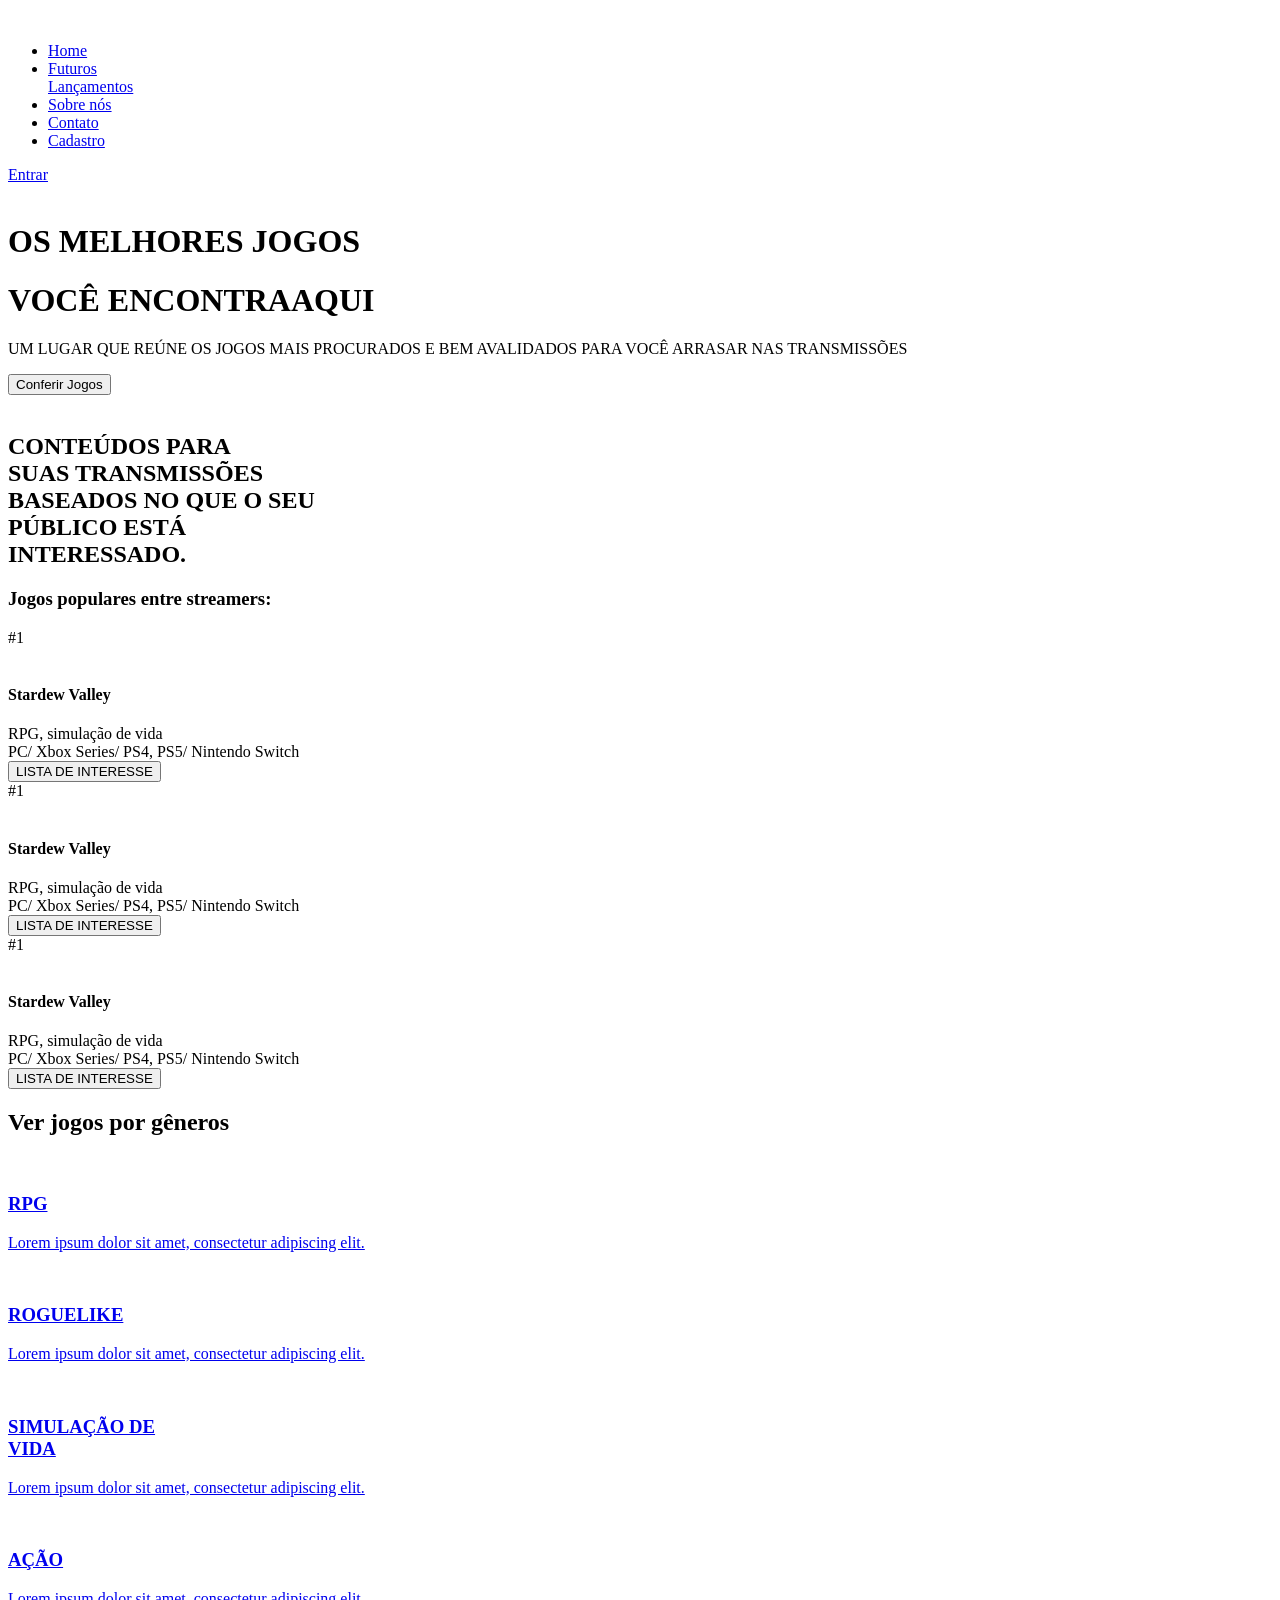
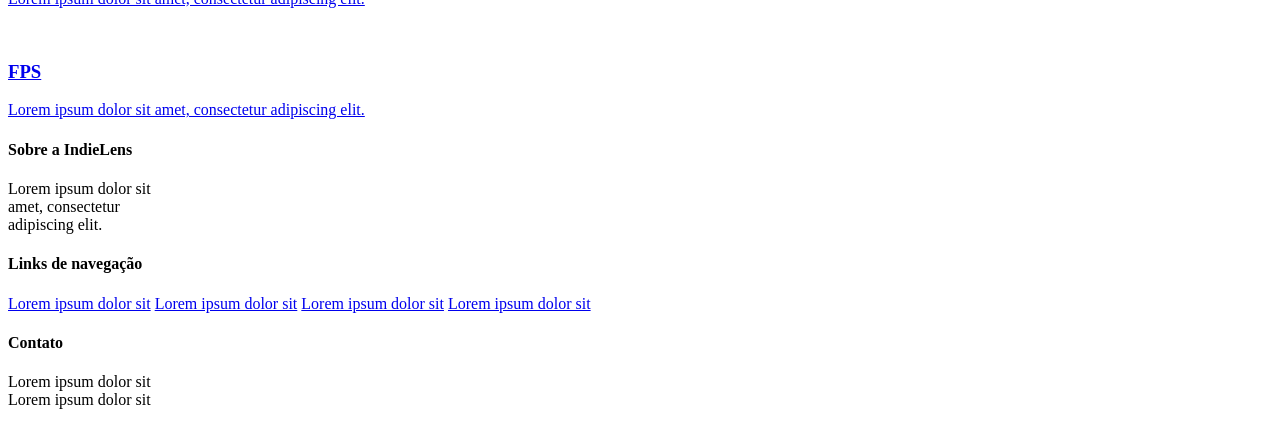
==== public/index.html @ 8b08db89 "Adicionando tela login e css das duas telas" ====
<!DOCTYPE html>
<html lang="pt-BR">
    <head>
        <meta charset="UTF-8" />
        <meta name="viewport" content="width=device-width, initial-scale=1.0" />
        <title>Indie Lens - Home</title>
        <link rel="stylesheet" href="./css/landingPage.css" />

        <link
            href="https://fonts.googleapis.com/css2?family=Inter:wght@400;600;700;900&display=swap"
            rel="stylesheet"
        />
    </head>
    <body>
        <div class="container">
            <nav class="navbar">
                <div class="logo">
                    <a href="#">
                        <img src="./assets/imgs/Logo.jpeg" alt="" />
                    </a>
                </div>

                <ul class="nav-paginas">
                    <li><a href="#" class="btnAtivo">Home</a></li>
                    <li>
                        <a href="#">Futuros<br />Lançamentos</a>
                    </li>
                    <li><a href="#">Sobre nós</a></li>
                    <li><a href="#">Contato</a></li>
                    <li><a href="cadastro.html">Cadastro</a></li>
                </ul>

                <div class="nav-btnLogin">
                    <a href="login.html" class="btn-entrar">
                        <span>Entrar</span>
                    </a>
                </div>
            </nav>

            <div class="header-main">
                <div class="header-img">
                    <img src="./assets/imgs/BannerFundo.jpeg" alt="" />
                </div>

                <div class="header-textos">
                    <div>
                        <h1>
                            OS MELHORES
                            <span class="texto-destaque">JOGOS</span>
                        </h1>
                        <h1>
                            VOCÊ ENCONTRA<span class="texto-destaque-verde"
                                >AQUI</span
                            >
                        </h1>
                    </div>

                    <div class="header-para">
                        <p>
                            UM LUGAR QUE REÚNE OS JOGOS MAIS PROCURADOS E BEM
                            AVALIDADOS PARA VOCÊ ARRASAR NAS TRANSMISSÕES
                        </p>
                    </div>

                    <div class="header-DivBtn">
                        <button class="header-btn">
                            <span>Conferir Jogos</span>
                        </button>
                    </div>
                </div>
            </div>

            <section class="sessao-painel">
                <img
                    src="./assets/imgs/MeninaJogando.jpg"
                    alt=""
                    class="painel-img"
                />

                <div class="painel-DivTexto">
                    <div class="painel-conteudo">
                        <h2>
                            CONTEÚDOS PARA<br />
                            SUAS TRANSMISSÕES<br />
                            BASEADOS NO QUE O SEU<br />
                            <span class="texto-destaque-roxo">PÚBLICO</span>
                            ESTÁ<br />
                            <span class="texto-destaque-verde"
                                >INTERESSADO.</span
                            >
                        </h2>
                    </div>
                </div>
            </section>

            <section class="sessao-JogosPopulares">
                <h3 class="jogosPopulares-titulo">
                    Jogos populares entre streamers:
                </h3>

                <div class="div-Cards">
                    <div class="div-Card">
                        <div class="card-Ranq"><span>#1</span></div>
                        <div class="card-img">
                            <img
                                src="./assets/imgs/StardewValleyBanner.png"
                                alt=""
                            />
                        </div>

                        <div class="card-InfoBase">
                            <h4>Stardew Valley</h4>
                            <span>RPG, simulação de vida</span>
                        </div>

                        <div class="card-Plataformas">
                            <span
                                >PC/ Xbox Series/ PS4, PS5/ Nintendo
                                Switch</span
                            >
                        </div>

                        <div class="card-DivBtn">
                            <button class="card-Btn">
                                <span>LISTA DE INTERESSE</span>
                            </button>
                        </div>
                    </div>

                    <div class="div-Card">
                        <div class="card-Ranq"><span>#1</span></div>
                        <div class="card-img">
                            <img
                                src="./assets/imgs/StardewValleyBanner.png"
                                alt=""
                            />
                        </div>

                        <div class="card-InfoBase">
                            <h4>Stardew Valley</h4>
                            <span>RPG, simulação de vida</span>
                        </div>

                        <div class="card-Plataformas">
                            <span
                                >PC/ Xbox Series/ PS4, PS5/ Nintendo
                                Switch</span
                            >
                        </div>

                        <div class="card-DivBtn2">
                            <button class="card-Btn1">
                                <span>LISTA DE INTERESSE</span>
                            </button>
                        </div>
                    </div>

                    <div class="div-Card">
                        <div class="card-Ranq"><span>#1</span></div>
                        <div class="card-img">
                            <img
                                src="./assets/imgs/StardewValleyBanner.png"
                                alt=""
                            />
                        </div>

                        <div class="card-InfoBase">
                            <h4>Stardew Valley</h4>
                            <span>RPG, simulação de vida</span>
                        </div>

                        <div class="card-Plataformas">
                            <span
                                >PC/ Xbox Series/ PS4, PS5/ Nintendo
                                Switch</span
                            >
                        </div>

                        <div class="card-DivBtn2">
                            <button class="card-Btn2">
                                <span>LISTA DE INTERESSE</span>
                            </button>
                        </div>
                    </div>
                </div>
            </section>

            <section class="sessao-generos">
                <h2 class="generos-titulo">Ver jogos por gêneros</h2>

                <div class="generos-Cards">
                    <a href="#" class="generos-Card">
                        <img
                            src="./assets/imgs/GeneroIcon.png"
                            alt=""
                            class="genero-Icone"
                        />
                        <h3>RPG</h3>
                        <p>
                            Lorem ipsum dolor sit amet, consectetur adipiscing
                            elit.
                        </p>
                    </a>

                    <a href="#" class="generos-Card">
                        <img
                            src="./assets/imgs/GeneroIcon.png"
                            alt=""
                            class="genero-Icone"
                        />
                        <h3>ROGUELIKE</h3>
                        <p>
                            Lorem ipsum dolor sit amet, consectetur adipiscing
                            elit.
                        </p>
                    </a>

                    <a href="#" class="generos-Card">
                        <img
                            src="./assets/imgs/GeneroIcon.png"
                            alt=""
                            class="genero-Icone"
                        />
                        <h3>SIMULAÇÃO DE<br />VIDA</h3>
                        <p>
                            Lorem ipsum dolor sit amet, consectetur adipiscing
                            elit.
                        </p>
                    </a>

                    <a href="#" class="generos-Card">
                        <img
                            src="./assets/imgs/GeneroIcon.png"
                            alt=""
                            class="genero-Icone"
                        />
                        <h3>AÇÃO</h3>
                        <p>
                            Lorem ipsum dolor sit amet, consectetur adipiscing
                            elit.
                        </p>
                    </a>

                    <a href="#" class="generos-Card">
                        <img
                            src="./assets/imgs/GeneroIcon.png"
                            alt=""
                            class="genero-Icone"
                        />
                        <h3>FPS</h3>
                        <p>
                            Lorem ipsum dolor sit amet, consectetur adipiscing
                            elit.
                        </p>
                    </a>
                </div>
            </section>

            <footer class="footer-main">
                <div class="footer-container">
           
                    <div class="footer-colunaT">
                        <h4>Sobre a IndieLens</h4>
                        <p>
                            Lorem ipsum dolor sit<br />amet, consectetur<br />adipiscing
                            elit.
                        </p>
                    </div>

                   
                    <div class="footer-colunaT">
                        <h4>Links de navegação</h4>
                        <a href="#">Lorem ipsum dolor sit</a>
                        <a href="#">Lorem ipsum dolor sit</a>
                        <a href="#">Lorem ipsum dolor sit</a>
                        <a href="#">Lorem ipsum dolor sit</a>
                    </div>

                 
                    <div class="footer-colunaT">
                        <h4>Contato</h4>
                        <p>Lorem ipsum dolor sit<br />Lorem ipsum dolor sit</p>
                    </div>
                </div>
            </footer>


        </div>
    </body>
</html>
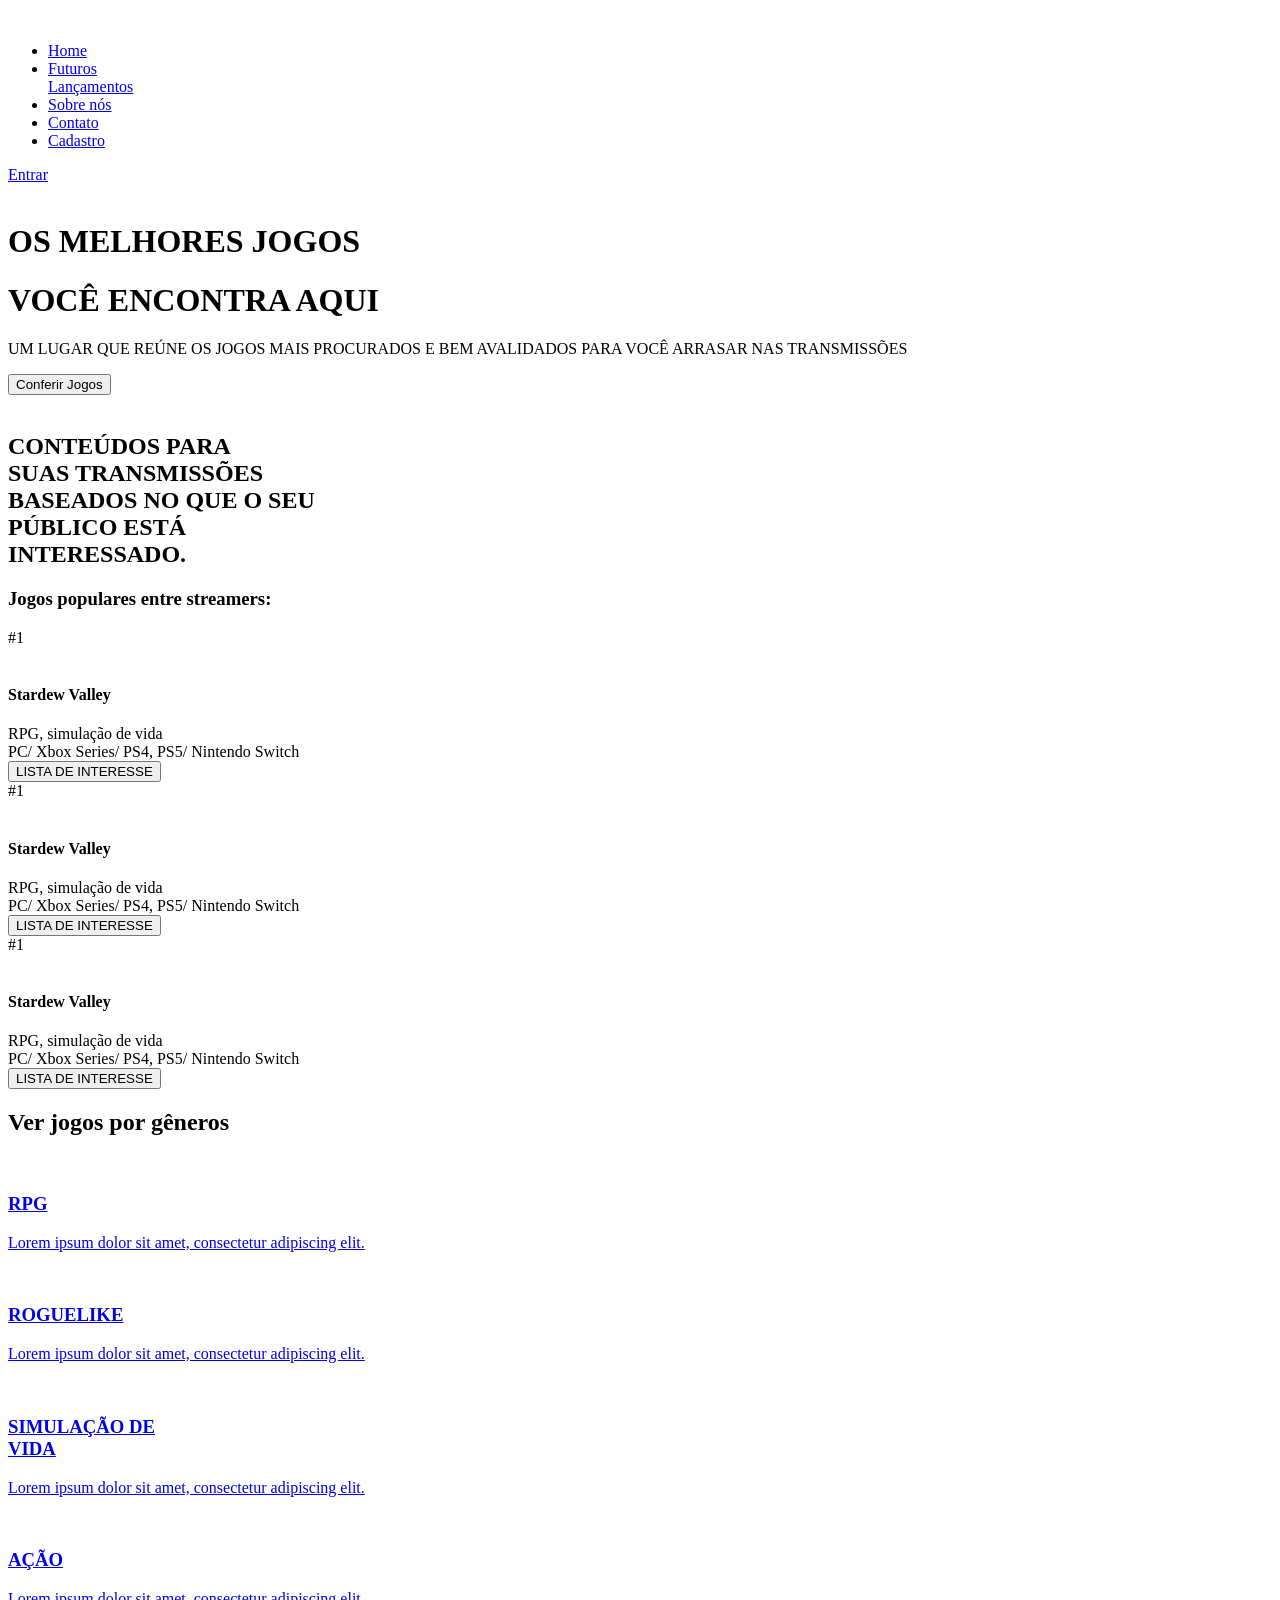
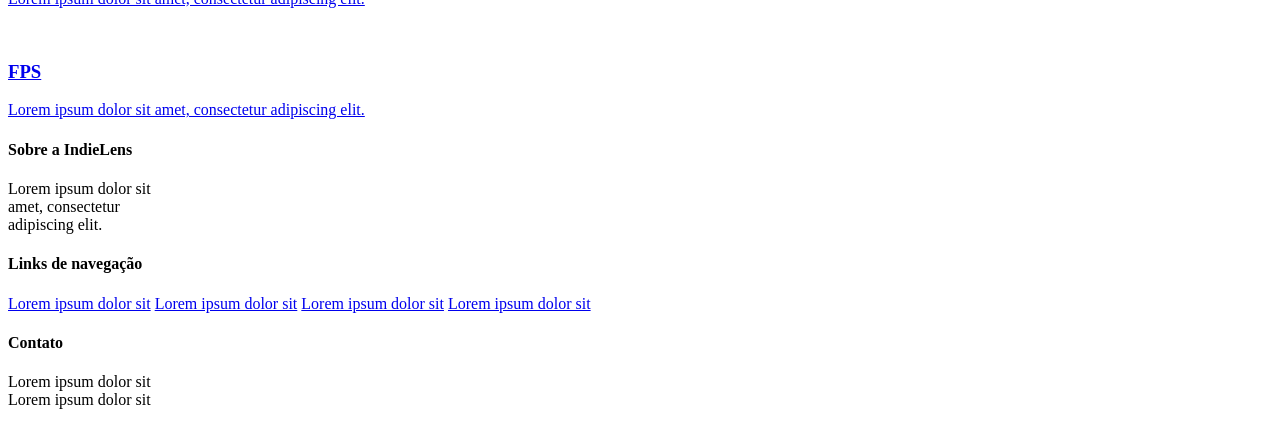
==== commit f1c64f28: "Corrigindo espaço entre palavras na pagina index" ====
--- a/public/index.html
+++ b/public/index.html
@@ -50,7 +50,7 @@
                         </h1>
                         <h1>
                             VOCÊ ENCONTRA<span class="texto-destaque-verde"
-                                >AQUI</span
+                                > AQUI</span
                             >
                         </h1>
                     </div>
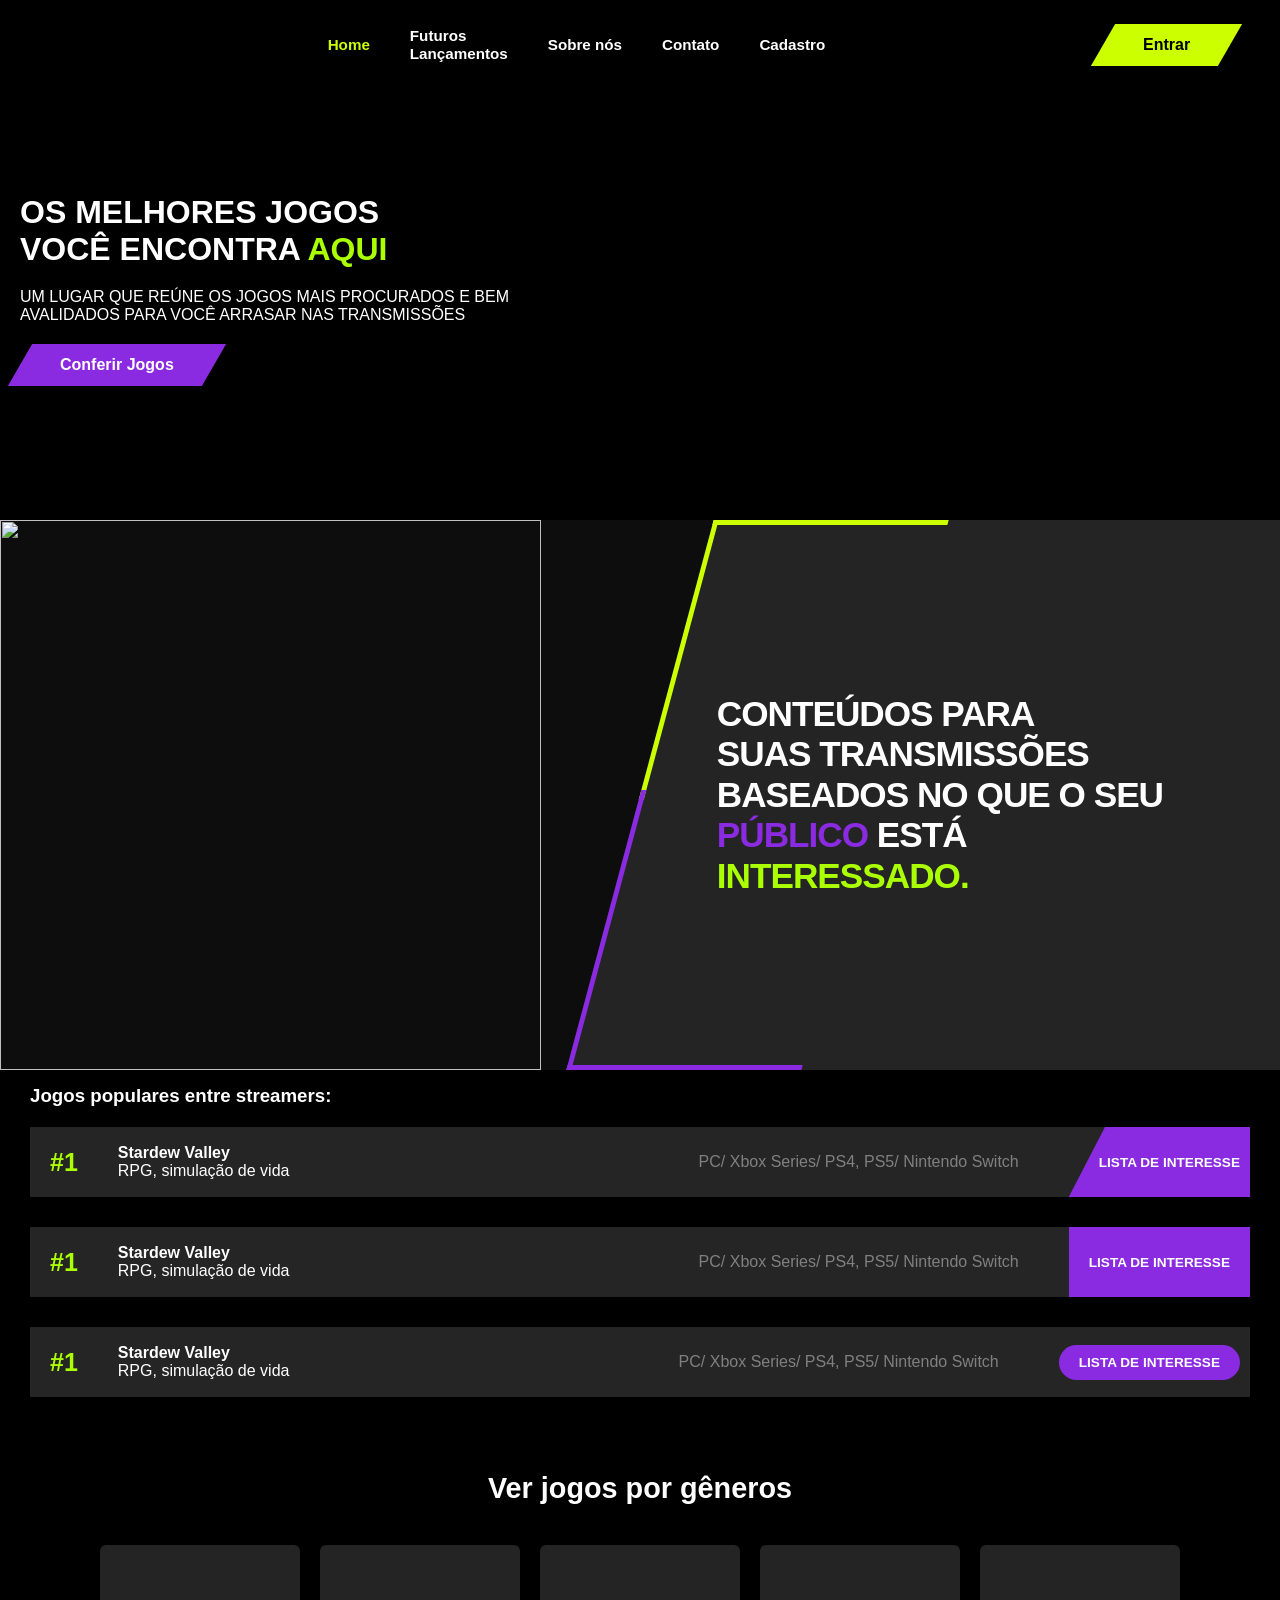
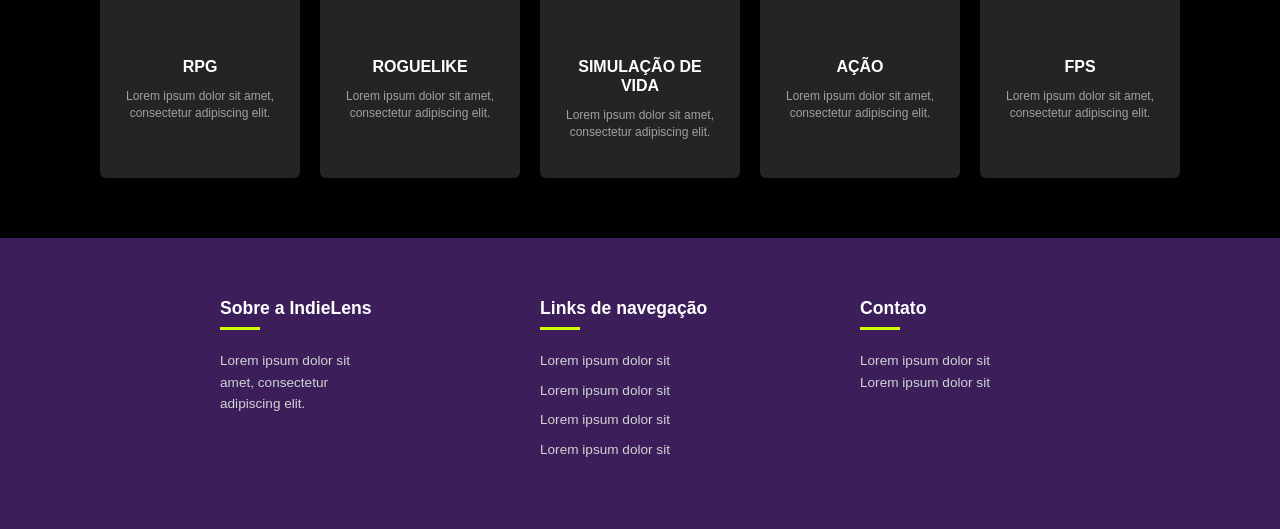
==== commit 50b9f17b: "refactor: atualizando linguagem das páginas para o português brasileiro" ====
--- a/public/index.html
+++ b/public/index.html
@@ -1,5 +1,5 @@
 <!DOCTYPE html>
-<html lang="pt-BR">
+<html lang="pt-br">
     <head>
         <meta charset="UTF-8" />
         <meta name="viewport" content="width=device-width, initial-scale=1.0" />
--- a/public/css/landingPage.css
+++ b/public/css/landingPage.css
@@ -0,0 +1,548 @@
+* {
+    margin: 0;
+    padding: 0;
+    box-sizing: border-box;
+    font-family: 'Inter', sans-serif, Arial;
+}
+
+body {
+    background-color: black; 
+    overflow-x: hidden;
+}
+
+.container {
+    display: flex;
+    flex-direction: column;
+}
+
+/* Navbar */
+.navbar {
+    display: flex;
+    justify-content: space-between;
+    align-items: center;
+    background-color: #000000;
+    padding: 15px 50px;
+    min-height: 90px;
+}
+
+.logo {
+    a {
+        color: #ffffff;
+        text-decoration: none;
+        font-size: 1.1rem;
+        font-weight: 700;
+        letter-spacing: 1px;
+    }
+
+    img {
+        height: 50px; 
+        width: auto; 
+        object-fit: contain;
+        border-radius: 4px; 
+    }
+}
+
+.nav-paginas {
+    display: flex;
+    align-items: center;
+    gap: 40px;
+    list-style: none;
+
+    li a {
+        color: #ffffff;
+        text-decoration: none;
+        font-size: 0.95rem;
+        font-weight: 700;
+        transition: color 0.3s ease;
+    }
+
+    li a:hover, .btnAtivo{
+        color: #ccff00;
+    }
+}
+
+.nav-btnLogin {
+    display: flex;
+    align-items: center;
+}
+
+.btn-entrar {
+    display: inline-block;
+    background-color: #ccff00; 
+    color: #000000;
+    text-decoration: none;
+    font-weight: 700;
+    font-size: 1rem;
+    padding: 12px 40px;
+    transform: skewX(-30deg); 
+    transition: background-color 0.3s ease;
+
+    span {
+        display: inline-block;
+    transform: skewX(30deg);
+    }
+}
+
+/* Header */
+.header-main {
+    position: relative;
+    display: flex;
+    overflow: hidden;
+    min-height: 400px;
+    width: 100%;
+}
+
+.header-img {
+    position: absolute;
+    z-index: -99;
+    height: 100%;
+    display: flex;
+    width: 100%;
+    opacity: 40%;
+
+    img {
+    width: 100%;
+    object-fit: cover;
+    }
+}
+
+.header-textos {
+    display: flex;
+    flex-direction: column;
+    min-height: 400px;
+    width: 50%;
+    margin-left: 20px;
+    text-align: left;
+    justify-content: center;
+    gap: 20px;
+    color: white;
+    padding: 20px 0;
+}
+
+.texto-destaque-verde {
+    color: #aaff00 ;
+}
+
+.header-para {
+    width: 80%;
+    font-weight: 400;
+}
+
+.header-DivBtn {
+    display: flex;
+    align-items: center;
+}
+
+.header-btn {
+    display: inline-block;
+    background-color: #8a2be2; 
+    color: white;
+    text-decoration: none;
+    font-weight: 700;
+    font-size: 1rem;
+    padding: 12px 40px;
+    transform: skewX(-30deg); 
+    transition: background-color 0.3s ease;
+    border: none ;
+    cursor: pointer;
+
+    span {
+        display: inline-block;
+        transform: skewX(30deg);
+    }
+}
+
+/* Painel */
+.sessao-painel {
+    position: relative;
+    width: 100%;
+    min-height: 550px; 
+    background-color: #0d0d0d;
+    overflow: hidden;
+    display: flex;
+    align-items: center;
+    margin-top: 30px;
+}
+
+.painel-img {
+    position: absolute;
+    left: 0;
+    top: 0;
+    width: 65%;
+    height: 100%;
+    object-fit: cover;
+    z-index: 1;
+}
+
+.painel-DivTexto {
+    position: absolute;
+    right: -10%;
+    width: 60%;
+    height: 100%;
+    background-color: #242424; 
+    transform: skewX(-15deg); 
+    display: flex;
+    align-items: center;
+    z-index: 2;
+
+    &::after{
+        content: '';
+        position: absolute;
+        bottom: 0;
+        left: 0;
+        width: 30%;
+        height: 50%;
+        border-bottom: 5px solid #8a2be2;
+        border-left: 5px solid #8a2be2;
+    }
+
+    &::before{
+        content: '';
+        position: absolute;
+        top: 0;
+        left: 0;
+        width: 30%;
+        height: 50%;
+        border-top: 5px solid #ccff00;
+        border-left: 5px solid #ccff00;
+    }
+}
+
+.painel-conteudo {
+    transform: skewX(15deg); 
+    padding-left: 10%; 
+    padding-right: 15%; 
+
+    h2{
+        color: #ffffff;
+        font-size: 2.2rem;
+        font-weight: 900;
+        line-height: 1.15;
+        text-transform: uppercase;
+        letter-spacing: -1px;
+    }
+}
+
+.texto-destaque-roxo {
+    color: #8a2be2;
+}
+
+/* Jogos Populares */
+.sessao-JogosPopulares {
+    margin: 15px 20px;
+    padding: 0px 10px;
+}
+
+.jogosPopulares-titulo {
+    color: white;
+    margin-bottom: 20px;
+}
+
+.div-Cards {
+    display: flex;
+    flex-direction: column;
+    gap: 30px;
+}
+
+.div-Card {
+    display: flex;
+    width: 100%;
+    min-height: 70px;
+    background-color: #252525;
+    color: white;
+}
+
+.card-Ranq {
+    display: flex;
+    align-items: center;
+    justify-content: center;
+    padding: 20px;
+    font-size: 25px;
+    font-weight: bold;
+    color: #aaff00;
+}
+
+.card-img img {
+    height: 70px; 
+    width: auto; 
+    object-fit: contain;
+}
+
+.card-InfoBase {
+    display: flex;
+    flex-direction: column;
+    justify-content: center;
+    margin-left: 20px;
+    flex: 1; /* Permite que ocupe o espaço extra */
+}
+
+.card-Plataformas {
+    display: flex;
+    flex-direction: column;
+    margin: 0 50px;
+    justify-content: center;
+    color: gray;
+}
+
+.card-DivBtn, .card-DivBtn2 {
+    display: flex;
+    align-items: center;
+    margin-left: auto;
+}
+
+.card-DivBtn span { 
+    padding-left: 30px; 
+    padding-right:10px ;
+}
+
+.card-Btn {
+    background-color: #8a2be2; 
+    color: #ffffff;
+    text-decoration: none;
+    font-size: 0.85rem;
+    font-weight: 900;
+    text-align: center;
+    border: none;
+    clip-path: polygon(20% 0, 100% 0, 100% 100%, 0% 100%);
+    cursor: pointer;
+    height: 100%;
+}
+
+.card-Btn2 {
+    background-color: #8a2be2; 
+    color: #ffffff;
+    text-decoration: none;
+    font-size: 0.85rem;
+    font-weight: 900;
+    text-align: center;
+    border: none;
+    border-radius: 20px;
+    margin: 10px;
+    padding: 10px 20px;
+    cursor: pointer;
+}
+
+.card-Btn1 {
+    background-color: #8a2be2; 
+    color: #ffffff;
+    text-decoration: none;
+    font-size: 0.85rem;
+    font-weight: 900;
+    text-align: center;
+    border: none;
+    cursor: pointer;
+    padding: 10px 20px;
+    height: 100%;
+}
+
+/* Generos */
+.sessao-generos {
+    background-color: #000000;
+    padding: 60px 20px;
+    text-align: center;
+    color: #ffffff;
+}
+
+.generos-titulo {
+    font-size: 1.8rem;
+    font-weight: 800;
+    margin-bottom: 40px;
+}
+
+.generos-Cards {
+    display: flex;
+    justify-content: center;
+    flex-wrap: wrap; 
+    gap: 20px;
+    max-width: 1200px;
+    margin: 0 auto; 
+}
+
+.generos-Card {
+    background-color: #242424; 
+    display: flex;
+    flex-direction: column;
+    align-items: center;
+    width: 200px; 
+    padding: 35px 20px;
+    border-radius: 6px;
+    text-decoration: none; 
+    color: #ffffff;
+    border: 2px solid transparent; 
+    transition: border-color 0.3s ease, transform 0.2s ease;
+
+    h3 {
+        font-size: 1rem;
+        font-weight: 800;
+        text-transform: uppercase;
+        margin-bottom: 12px;
+        text-align: center;
+        line-height: 1.2;
+    }
+
+    p {
+        font-size: 0.75rem;
+        color: #a0a0a0; 
+        line-height: 1.4;
+        text-align: center;
+    }
+
+    &:hover{
+        border-color: #8a2be2; 
+        transform: translateY(-5px);
+    }
+}
+
+.genero-Icone {
+    height: 55px;
+    width: auto;
+    margin-bottom: 20px;
+}
+
+/* Footer */
+.footer-main {
+    background-color: #3b1e5a; 
+    padding: 60px 20px;
+    color: #ffffff;
+}
+
+.footer-container {
+    display: flex;
+    justify-content: space-evenly;
+    flex-wrap: wrap;
+    max-width: 1000px; 
+    margin: 0 auto; 
+    gap: 40px;
+}
+
+.footer-colunaT {
+    display: flex;
+    flex-direction: column;
+    min-width: 200px;
+
+    h4 {
+        font-size: 1.1rem;
+        font-weight: 700;
+        margin-bottom: 20px;
+    }
+
+    h4::after{
+        content: '';
+        display: block;
+        width: 40px;
+        height: 3px; 
+        background-color: #ccff00; 
+        margin-top: 8px; 
+    }
+
+    p, a {
+        font-size: 0.85rem;
+        color: #d3d3d3;
+        line-height: 1.6;
+        text-decoration: none; 
+        margin-bottom: 8px;
+        transition: color 0.3s ease;
+    }
+}
+
+@media (max-width: 768px) {
+
+    .navbar {
+        flex-direction: column;
+        padding: 20px;
+        gap: 20px;
+    }
+    
+    .nav-paginas {
+        flex-wrap: wrap;
+        justify-content: center;
+        gap: 20px;
+    }
+
+
+    .header-textos {
+        width: 100%;
+        margin-left: 0;
+        align-items: center;
+        text-align: center;
+        padding: 40px 20px;
+    }
+
+    .header-para {
+        width: 100%;
+    }
+
+
+    .sessao-painel {
+        flex-direction: column;
+        height: auto;
+    }
+
+    .painel-img {
+        position: relative;
+        width: 100%;
+        height: 300px;
+    }
+
+    .painel-DivTexto {
+        position: relative;
+        width: 100%;
+        right: 0;
+        transform: none; 
+        padding: 40px 20px;
+    }
+    
+    .painel-DivTexto::before, .painel-DivTexto::after {
+        display: none;
+    }
+
+    .painel-conteudo {
+        transform: none; 
+        padding: 0;
+        text-align: center;
+    }
+
+ 
+    .div-Card {
+        flex-direction: column;
+        align-items: center;
+        padding: 15px;
+        text-align: center;
+        gap: 15px;
+    }
+
+    .card-Ranq {
+        padding: 0;
+    }
+
+    .card-InfoBase {
+        margin-left: 0;
+    }
+
+    .card-Plataformas {
+        margin: 10px 0;
+    }
+
+    .card-DivBtn, .card-DivBtn2 {
+        margin-left: 0;
+        width: 100%;
+        justify-content: center;
+    }
+
+    .card-Btn {
+        clip-path: none; 
+        padding: 12px 20px;
+        border-radius: 4px;
+    }
+    
+  
+    .footer-container {
+        flex-direction: column;
+        align-items: center;
+        text-align: center;
+    }
+    
+    .footer-colunaT h4::after {
+        margin: 8px auto 0 auto; 
+    }
+}
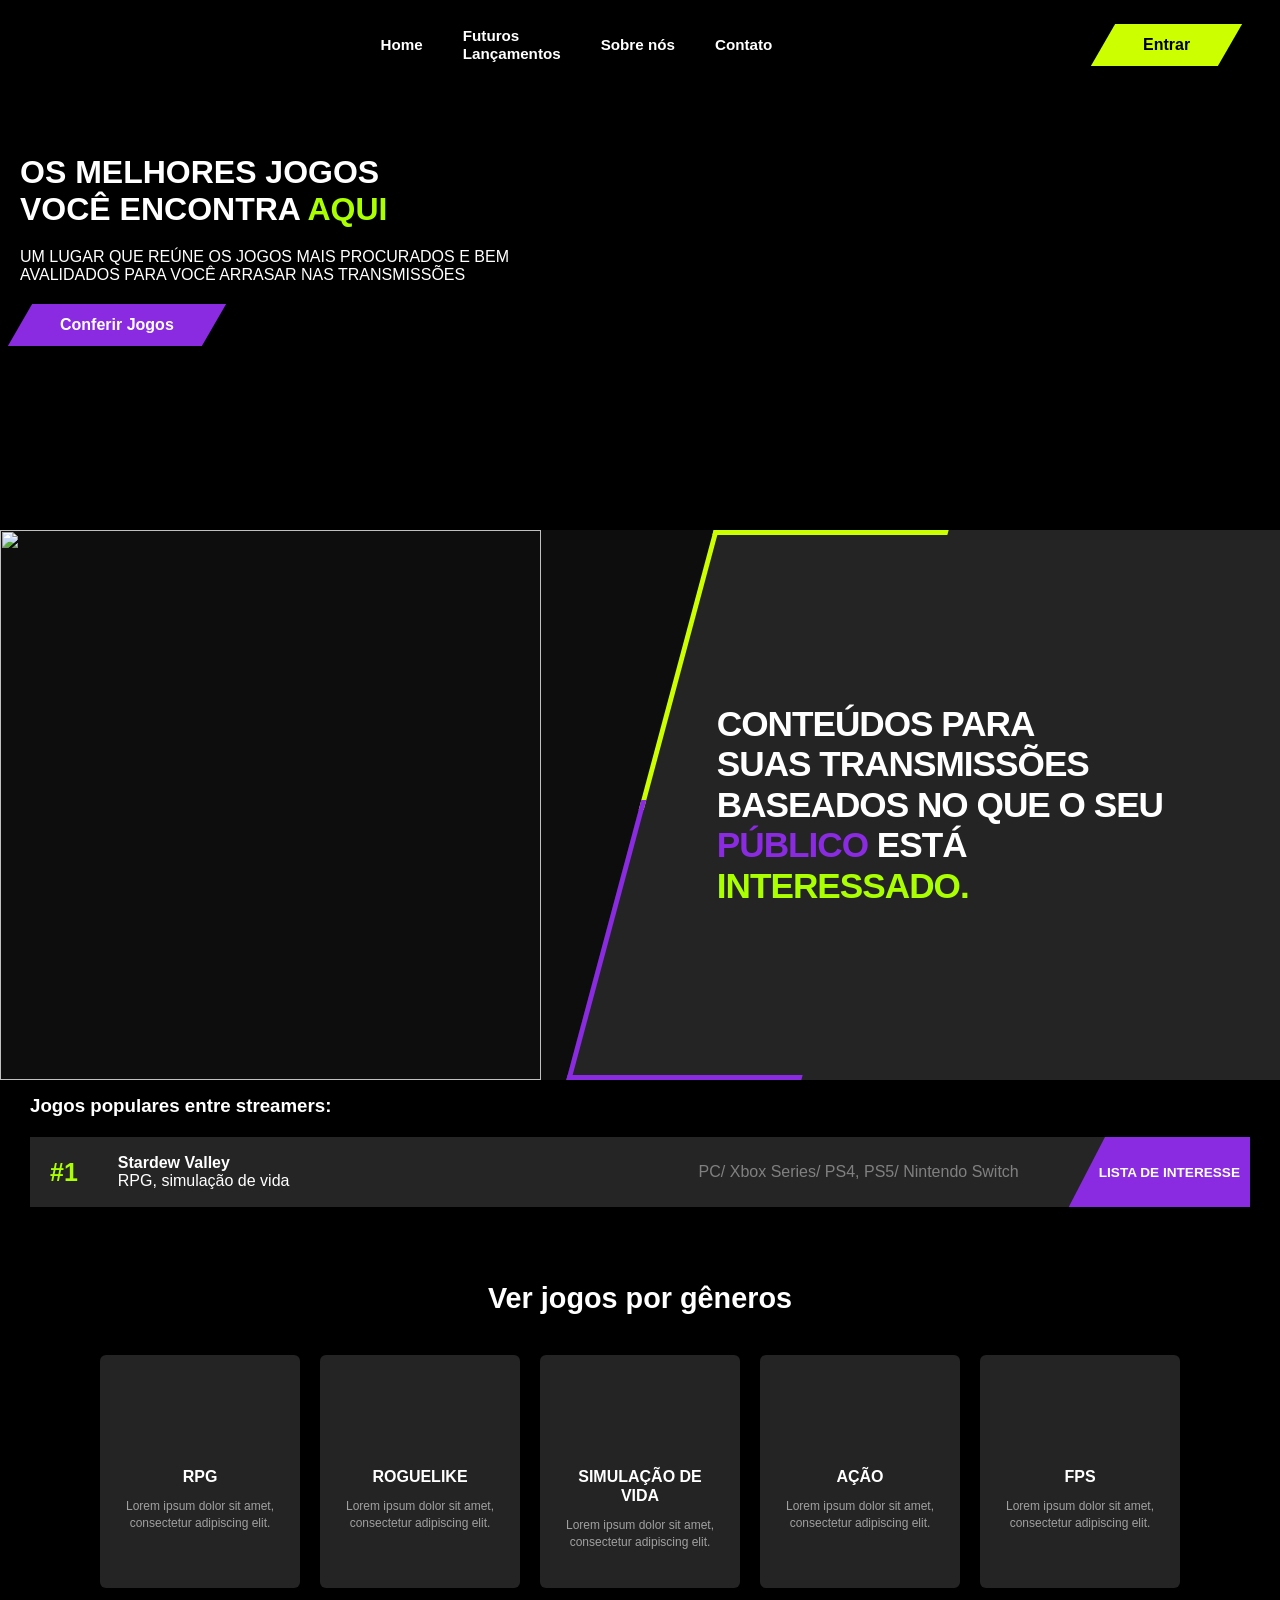
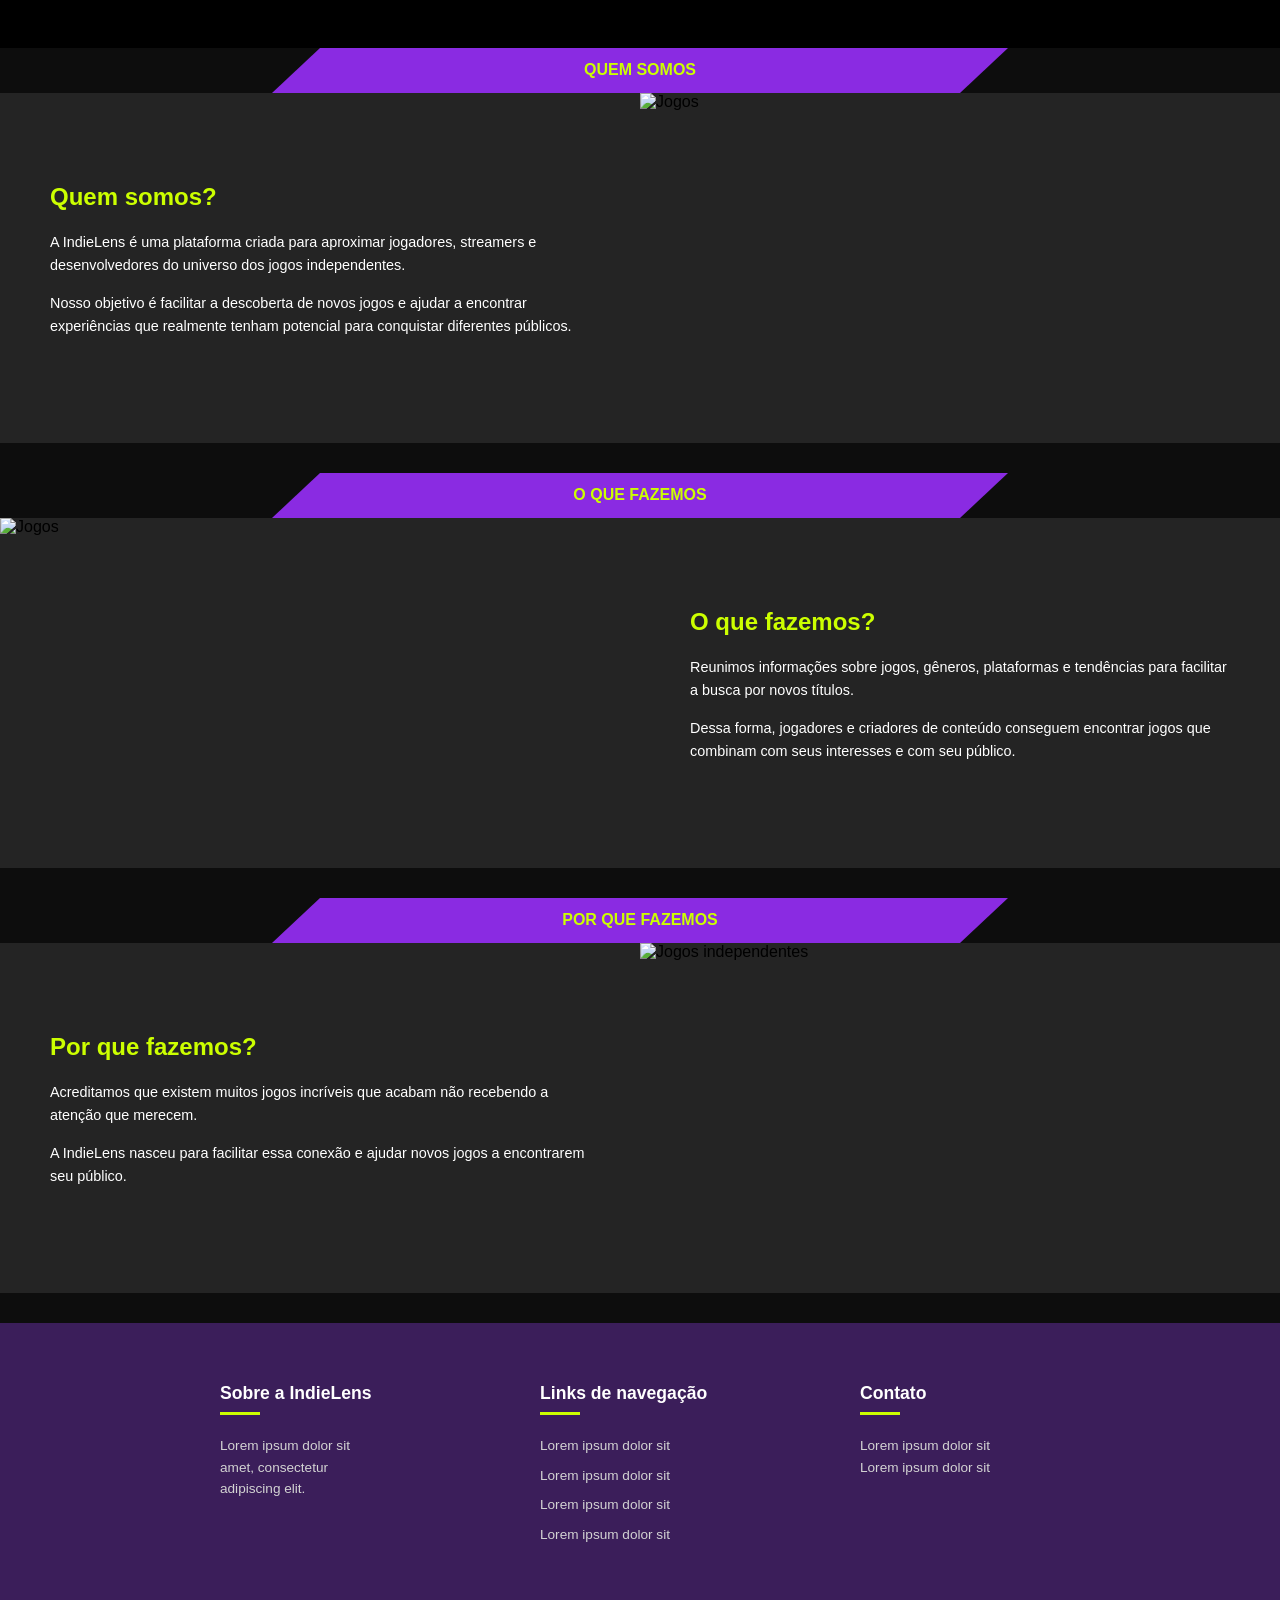
==== commit 64fdf6cf: "Adicionando a parte do Sobre Nos na Landing page" ====
--- a/public/index.html
+++ b/public/index.html
@@ -21,13 +21,21 @@
                 </div>
 
                 <ul class="nav-paginas">
-                    <li><a href="#" class="btnAtivo">Home</a></li>
                     <li>
-                        <a href="#">Futuros<br />Lançamentos</a>
+                        <a href="#home" >Home</a>
                     </li>
-                    <li><a href="#">Sobre nós</a></li>
-                    <li><a href="#">Contato</a></li>
-                    <li><a href="cadastro.html">Cadastro</a></li>
+
+                    <li>
+                        <a href="#lancamentos"> Futuros<br />Lançamentos </a>
+                    </li>
+
+                    <li>
+                        <a href="#sobre-nos">Sobre nós</a>
+                    </li>
+
+                    <li>
+                        <a href="#contato">Contato</a>
+                    </li>
                 </ul>
 
                 <div class="nav-btnLogin">
@@ -37,7 +45,7 @@
                 </div>
             </nav>
 
-            <div class="header-main">
+            <div class="header-main" id="home">
                 <div class="header-img">
                     <img src="./assets/imgs/BannerFundo.jpeg" alt="" />
                 </div>
@@ -49,8 +57,8 @@
                             <span class="texto-destaque">JOGOS</span>
                         </h1>
                         <h1>
-                            VOCÊ ENCONTRA<span class="texto-destaque-verde"
-                                > AQUI</span
+                            VOCÊ ENCONTRA<span class="texto-destaque-verde">
+                                AQUI</span
                             >
                         </h1>
                     </div>
@@ -70,7 +78,7 @@
                 </div>
             </div>
 
-            <section class="sessao-painel">
+            <section class="sessao-painel" id="sobre">
                 <img
                     src="./assets/imgs/MeninaJogando.jpg"
                     alt=""
@@ -93,7 +101,7 @@
                 </div>
             </section>
 
-            <section class="sessao-JogosPopulares">
+            <section class="sessao-JogosPopulares" id="jogos">
                 <h3 class="jogosPopulares-titulo">
                     Jogos populares entre streamers:
                 </h3>
@@ -127,61 +135,7 @@
                         </div>
                     </div>
 
-                    <div class="div-Card">
-                        <div class="card-Ranq"><span>#1</span></div>
-                        <div class="card-img">
-                            <img
-                                src="./assets/imgs/StardewValleyBanner.png"
-                                alt=""
-                            />
-                        </div>
-
-                        <div class="card-InfoBase">
-                            <h4>Stardew Valley</h4>
-                            <span>RPG, simulação de vida</span>
-                        </div>
-
-                        <div class="card-Plataformas">
-                            <span
-                                >PC/ Xbox Series/ PS4, PS5/ Nintendo
-                                Switch</span
-                            >
-                        </div>
-
-                        <div class="card-DivBtn2">
-                            <button class="card-Btn1">
-                                <span>LISTA DE INTERESSE</span>
-                            </button>
-                        </div>
-                    </div>
-
-                    <div class="div-Card">
-                        <div class="card-Ranq"><span>#1</span></div>
-                        <div class="card-img">
-                            <img
-                                src="./assets/imgs/StardewValleyBanner.png"
-                                alt=""
-                            />
-                        </div>
-
-                        <div class="card-InfoBase">
-                            <h4>Stardew Valley</h4>
-                            <span>RPG, simulação de vida</span>
-                        </div>
-
-                        <div class="card-Plataformas">
-                            <span
-                                >PC/ Xbox Series/ PS4, PS5/ Nintendo
-                                Switch</span
-                            >
-                        </div>
-
-                        <div class="card-DivBtn2">
-                            <button class="card-Btn2">
-                                <span>LISTA DE INTERESSE</span>
-                            </button>
-                        </div>
-                    </div>
+                   
                 </div>
             </section>
 
@@ -256,9 +210,142 @@
                 </div>
             </section>
 
-            <footer class="footer-main">
+            <section
+            class="sessao-sobre"
+            id="sobre-nos"
+        >
+
+            <!-- QUEM SOMOS -->
+            <div class="sobre-bloco">
+
+                <div class="sobre-titulo">
+                    <h2>QUEM SOMOS</h2>
+                </div>
+
+                <div class="sobre-conteudo">
+
+                    <div class="sobre-texto">
+
+                        <h3>
+                            Quem somos?
+                        </h3>
+
+                        <p>
+                            A IndieLens é uma plataforma criada para
+                            aproximar jogadores, streamers e desenvolvedores
+                            do universo dos jogos independentes.
+                        </p>
+
+                        <p>
+                            Nosso objetivo é facilitar a descoberta de
+                            novos jogos e ajudar a encontrar experiências
+                            que realmente tenham potencial para conquistar
+                            diferentes públicos.
+                        </p>
+
+                    </div>
+
+                    <div class="sobre-img">
+
+                        <img
+                            src="./assets/imgs/BannerFundo.jpeg"
+                            alt="Jogos"
+                        />
+
+                    </div>
+
+                </div>
+
+            </div>
+
+
+            <!-- O QUE FAZEMOS -->
+            <div class="sobre-bloco">
+
+                <div class="sobre-titulo">
+                    <h2>O QUE FAZEMOS</h2>
+                </div>
+
+                <div class="sobre-conteudo">
+
+                    <div class="sobre-img">
+
+                        <img
+                            src="./assets/imgs/BannerFundo.jpeg"
+                            alt="Jogos"
+                        />
+
+                    </div>
+
+                    <div class="sobre-texto">
+
+                        <h3>
+                            O que fazemos?
+                        </h3>
+
+                        <p>
+                            Reunimos informações sobre jogos, gêneros,
+                            plataformas e tendências para facilitar a
+                            busca por novos títulos.
+                        </p>
+
+                        <p>
+                            Dessa forma, jogadores e criadores de conteúdo
+                            conseguem encontrar jogos que combinam com
+                            seus interesses e com seu público.
+                        </p>
+
+                    </div>
+
+                </div>
+
+            </div>
+
+
+            <!-- POR QUE FAZEMOS -->
+            <div class="sobre-bloco">
+
+                <div class="sobre-titulo">
+                    <h2>POR QUE FAZEMOS</h2>
+                </div>
+
+                <div class="sobre-conteudo">
+
+                    <div class="sobre-texto">
+
+                        <h3>
+                            Por que fazemos?
+                        </h3>
+
+                        <p>
+                            Acreditamos que existem muitos jogos incríveis
+                            que acabam não recebendo a atenção que merecem.
+                        </p>
+
+                        <p>
+                            A IndieLens nasceu para facilitar essa conexão
+                            e ajudar novos jogos a encontrarem seu público.
+                        </p>
+
+                    </div>
+
+                    <div class="sobre-img">
+
+                        <img
+                            src="./assets/imgs/BannerFundo.jpeg"
+                            alt="Jogos independentes"
+                        />
+
+                    </div>
+
+                </div>
+
+            </div>
+
+        </section>
+
+            <footer class="footer-main" id="contato">
                 <div class="footer-container">
-           
                     <div class="footer-colunaT">
                         <h4>Sobre a IndieLens</h4>
                         <p>
@@ -267,7 +354,6 @@
                         </p>
                     </div>
 
-                   
                     <div class="footer-colunaT">
                         <h4>Links de navegação</h4>
                         <a href="#">Lorem ipsum dolor sit</a>
@@ -276,15 +362,12 @@
                         <a href="#">Lorem ipsum dolor sit</a>
                     </div>
 
-                 
                     <div class="footer-colunaT">
                         <h4>Contato</h4>
                         <p>Lorem ipsum dolor sit<br />Lorem ipsum dolor sit</p>
                     </div>
                 </div>
             </footer>
-
-
         </div>
     </body>
 </html>
--- a/public/css/landingPage.css
+++ b/public/css/landingPage.css
@@ -2,11 +2,11 @@
     margin: 0;
     padding: 0;
     box-sizing: border-box;
-    font-family: 'Inter', sans-serif, Arial;
+    font-family: "Inter", sans-serif, Arial;
 }
 
 body {
-    background-color: black; 
+    background-color: black;
     overflow-x: hidden;
 }
 
@@ -17,6 +17,11 @@
 
 /* Navbar */
 .navbar {
+    position: fixed;
+    top: 0;
+    left: 0;
+    width: 100%;
+    z-index: 1000;   
     display: flex;
     justify-content: space-between;
     align-items: center;
@@ -35,10 +40,10 @@
     }
 
     img {
-        height: 50px; 
-        width: auto; 
+        height: 50px;
+        width: auto;
         object-fit: contain;
-        border-radius: 4px; 
+        border-radius: 4px;
     }
 }
 
@@ -56,7 +61,8 @@
         transition: color 0.3s ease;
     }
 
-    li a:hover, .btnAtivo{
+    li a:hover,
+    .btnAtivo {
         color: #ccff00;
     }
 }
@@ -68,18 +74,18 @@
 
 .btn-entrar {
     display: inline-block;
-    background-color: #ccff00; 
+    background-color: #ccff00;
     color: #000000;
     text-decoration: none;
     font-weight: 700;
     font-size: 1rem;
     padding: 12px 40px;
-    transform: skewX(-30deg); 
+    transform: skewX(-30deg);
     transition: background-color 0.3s ease;
 
     span {
         display: inline-block;
-    transform: skewX(30deg);
+        transform: skewX(30deg);
     }
 }
 
@@ -88,7 +94,7 @@
     position: relative;
     display: flex;
     overflow: hidden;
-    min-height: 400px;
+    min-height: 500px;
     width: 100%;
 }
 
@@ -101,8 +107,8 @@
     opacity: 40%;
 
     img {
-    width: 100%;
-    object-fit: cover;
+        width: 100%;
+        object-fit: cover;
     }
 }
 
@@ -120,7 +126,7 @@
 }
 
 .texto-destaque-verde {
-    color: #aaff00 ;
+    color: #aaff00;
 }
 
 .header-para {
@@ -135,15 +141,15 @@
 
 .header-btn {
     display: inline-block;
-    background-color: #8a2be2; 
+    background-color: #8a2be2;
     color: white;
     text-decoration: none;
     font-weight: 700;
     font-size: 1rem;
     padding: 12px 40px;
-    transform: skewX(-30deg); 
+    transform: skewX(-30deg);
     transition: background-color 0.3s ease;
-    border: none ;
+    border: none;
     cursor: pointer;
 
     span {
@@ -156,7 +162,7 @@
 .sessao-painel {
     position: relative;
     width: 100%;
-    min-height: 550px; 
+    min-height: 550px;
     background-color: #0d0d0d;
     overflow: hidden;
     display: flex;
@@ -179,14 +185,14 @@
     right: -10%;
     width: 60%;
     height: 100%;
-    background-color: #242424; 
-    transform: skewX(-15deg); 
+    background-color: #242424;
+    transform: skewX(-15deg);
     display: flex;
     align-items: center;
     z-index: 2;
 
-    &::after{
-        content: '';
+    &::after {
+        content: "";
         position: absolute;
         bottom: 0;
         left: 0;
@@ -196,8 +202,8 @@
         border-left: 5px solid #8a2be2;
     }
 
-    &::before{
-        content: '';
+    &::before {
+        content: "";
         position: absolute;
         top: 0;
         left: 0;
@@ -209,11 +215,11 @@
 }
 
 .painel-conteudo {
-    transform: skewX(15deg); 
-    padding-left: 10%; 
-    padding-right: 15%; 
-
-    h2{
+    transform: skewX(15deg);
+    padding-left: 10%;
+    padding-right: 15%;
+
+    h2 {
         color: #ffffff;
         font-size: 2.2rem;
         font-weight: 900;
@@ -263,8 +269,8 @@
 }
 
 .card-img img {
-    height: 70px; 
-    width: auto; 
+    height: 70px;
+    width: auto;
     object-fit: contain;
 }
 
@@ -284,19 +290,20 @@
     color: gray;
 }
 
-.card-DivBtn, .card-DivBtn2 {
+.card-DivBtn,
+.card-DivBtn2 {
     display: flex;
     align-items: center;
     margin-left: auto;
 }
 
-.card-DivBtn span { 
-    padding-left: 30px; 
-    padding-right:10px ;
+.card-DivBtn span {
+    padding-left: 30px;
+    padding-right: 10px;
 }
 
 .card-Btn {
-    background-color: #8a2be2; 
+    background-color: #8a2be2;
     color: #ffffff;
     text-decoration: none;
     font-size: 0.85rem;
@@ -309,7 +316,7 @@
 }
 
 .card-Btn2 {
-    background-color: #8a2be2; 
+    background-color: #8a2be2;
     color: #ffffff;
     text-decoration: none;
     font-size: 0.85rem;
@@ -323,7 +330,7 @@
 }
 
 .card-Btn1 {
-    background-color: #8a2be2; 
+    background-color: #8a2be2;
     color: #ffffff;
     text-decoration: none;
     font-size: 0.85rem;
@@ -352,23 +359,23 @@
 .generos-Cards {
     display: flex;
     justify-content: center;
-    flex-wrap: wrap; 
+    flex-wrap: wrap;
     gap: 20px;
     max-width: 1200px;
-    margin: 0 auto; 
+    margin: 0 auto;
 }
 
 .generos-Card {
-    background-color: #242424; 
-    display: flex;
-    flex-direction: column;
-    align-items: center;
-    width: 200px; 
+    background-color: #242424;
+    display: flex;
+    flex-direction: column;
+    align-items: center;
+    width: 200px;
     padding: 35px 20px;
     border-radius: 6px;
-    text-decoration: none; 
+    text-decoration: none;
     color: #ffffff;
-    border: 2px solid transparent; 
+    border: 2px solid transparent;
     transition: border-color 0.3s ease, transform 0.2s ease;
 
     h3 {
@@ -382,13 +389,13 @@
 
     p {
         font-size: 0.75rem;
-        color: #a0a0a0; 
+        color: #a0a0a0;
         line-height: 1.4;
         text-align: center;
     }
 
-    &:hover{
-        border-color: #8a2be2; 
+    &:hover {
+        border-color: #8a2be2;
         transform: translateY(-5px);
     }
 }
@@ -401,7 +408,7 @@
 
 /* Footer */
 .footer-main {
-    background-color: #3b1e5a; 
+    background-color: #3b1e5a;
     padding: 60px 20px;
     color: #ffffff;
 }
@@ -410,8 +417,8 @@
     display: flex;
     justify-content: space-evenly;
     flex-wrap: wrap;
-    max-width: 1000px; 
-    margin: 0 auto; 
+    max-width: 1000px;
+    margin: 0 auto;
     gap: 40px;
 }
 
@@ -426,40 +433,147 @@
         margin-bottom: 20px;
     }
 
-    h4::after{
-        content: '';
+    h4::after {
+        content: "";
         display: block;
         width: 40px;
-        height: 3px; 
-        background-color: #ccff00; 
-        margin-top: 8px; 
-    }
-
-    p, a {
+        height: 3px;
+        background-color: #ccff00;
+        margin-top: 8px;
+    }
+
+    p,
+    a {
         font-size: 0.85rem;
         color: #d3d3d3;
         line-height: 1.6;
-        text-decoration: none; 
+        text-decoration: none;
         margin-bottom: 8px;
         transition: color 0.3s ease;
     }
 }
 
+/* Parte do Sobre Nos */
+
+.sessao-sobre {
+    width: 100%;
+    background-color: #0d0d0d;
+}
+
+.sobre-bloco {
+    width: 100%;
+    margin-bottom: 30px;
+}
+
+.sobre-titulo {
+    width: 100%;
+    height: 45px;
+    background-color: #8a2be2;
+
+    display: flex;
+    align-items: center;
+    justify-content: center;
+
+    position: relative;
+}
+
+.sobre-titulo h2 {
+    color: #ccff00;
+    font-size: 1rem;
+    font-weight: 900;
+    text-transform: uppercase;
+    margin: 0;
+}
+
+.sobre-titulo::before {
+    content: "";
+    position: absolute;
+
+    left: 0;
+    top: 0;
+
+    width: 25%;
+    height: 100%;
+
+    background-color: #0d0d0d;
+
+    clip-path: polygon(0 0, 100% 0, 85% 100%, 0 100%);
+}
+
+.sobre-titulo::after {
+    content: "";
+    position: absolute;
+
+    right: 0;
+    top: 0;
+
+    width: 25%;
+    height: 100%;
+
+    background-color: #0d0d0d;
+
+    clip-path: polygon(15% 0, 100% 0, 100% 100%, 0 100%);
+}
+
+.sobre-conteudo {
+    min-height: 350px;
+
+    display: flex;
+    align-items: stretch;
+
+    background-color: #242424;
+}
+
+.sobre-texto {
+    width: 50%;
+
+    display: flex;
+    flex-direction: column;
+    justify-content: center;
+
+    padding: 50px;
+}
+
+.sobre-texto h3 {
+    color: #ccff00;
+    font-size: 1.5rem;
+    margin-bottom: 20px;
+}
+
+.sobre-texto p {
+    color: #ffffff;
+    font-size: 0.9rem;
+    line-height: 1.6;
+
+    margin-bottom: 15px;
+}
+
+.sobre-img {
+    width: 50%;
+    overflow: hidden;
+}
+
+.sobre-img img {
+    width: 100%;
+    height: 100%;
+
+    object-fit: cover;
+    display: block;
+}
+
 @media (max-width: 768px) {
-
     .navbar {
         flex-direction: column;
         padding: 20px;
         gap: 20px;
     }
-    
+
     .nav-paginas {
         flex-wrap: wrap;
         justify-content: center;
         gap: 20px;
     }
 
-
     .header-textos {
         width: 100%;
         margin-left: 0;
@@ -472,7 +586,6 @@
         width: 100%;
     }
 
-
     .sessao-painel {
         flex-direction: column;
         height: auto;
@@ -483,26 +596,27 @@
         width: 100%;
         height: 300px;
     }
+    
 
     .painel-DivTexto {
         position: relative;
         width: 100%;
         right: 0;
-        transform: none; 
+        transform: none;
         padding: 40px 20px;
     }
-    
-    .painel-DivTexto::before, .painel-DivTexto::after {
+
+    .painel-DivTexto::before,
+    .painel-DivTexto::after {
         display: none;
     }
 
     .painel-conteudo {
-        transform: none; 
+        transform: none;
         padding: 0;
         text-align: center;
     }
 
- 
     .div-Card {
         flex-direction: column;
         align-items: center;
@@ -523,26 +637,49 @@
         margin: 10px 0;
     }
 
-    .card-DivBtn, .card-DivBtn2 {
+    .card-DivBtn,
+    .card-DivBtn2 {
         margin-left: 0;
         width: 100%;
         justify-content: center;
     }
 
     .card-Btn {
-        clip-path: none; 
+        clip-path: none;
         padding: 12px 20px;
         border-radius: 4px;
     }
-    
-  
+
     .footer-container {
         flex-direction: column;
         align-items: center;
         text-align: center;
     }
+
+    .footer-colunaT h4::after {
+        margin: 8px auto 0 auto;
+    }
+
+
+    .sobre-conteudo {
+        flex-direction: column;
+    }
     
-    .footer-colunaT h4::after {
-        margin: 8px auto 0 auto; 
-    }
-}+    .sobre-texto {
+        width: 100%;
+        padding: 40px 25px;
+    }
+    
+    .sobre-img {
+        width: 100%;
+        height: 300px;
+    }
+    
+    .sobre-titulo {
+        height: 55px;
+    }
+    
+    .sobre-titulo h2 {
+        font-size: 0.9rem;
+    }
+}
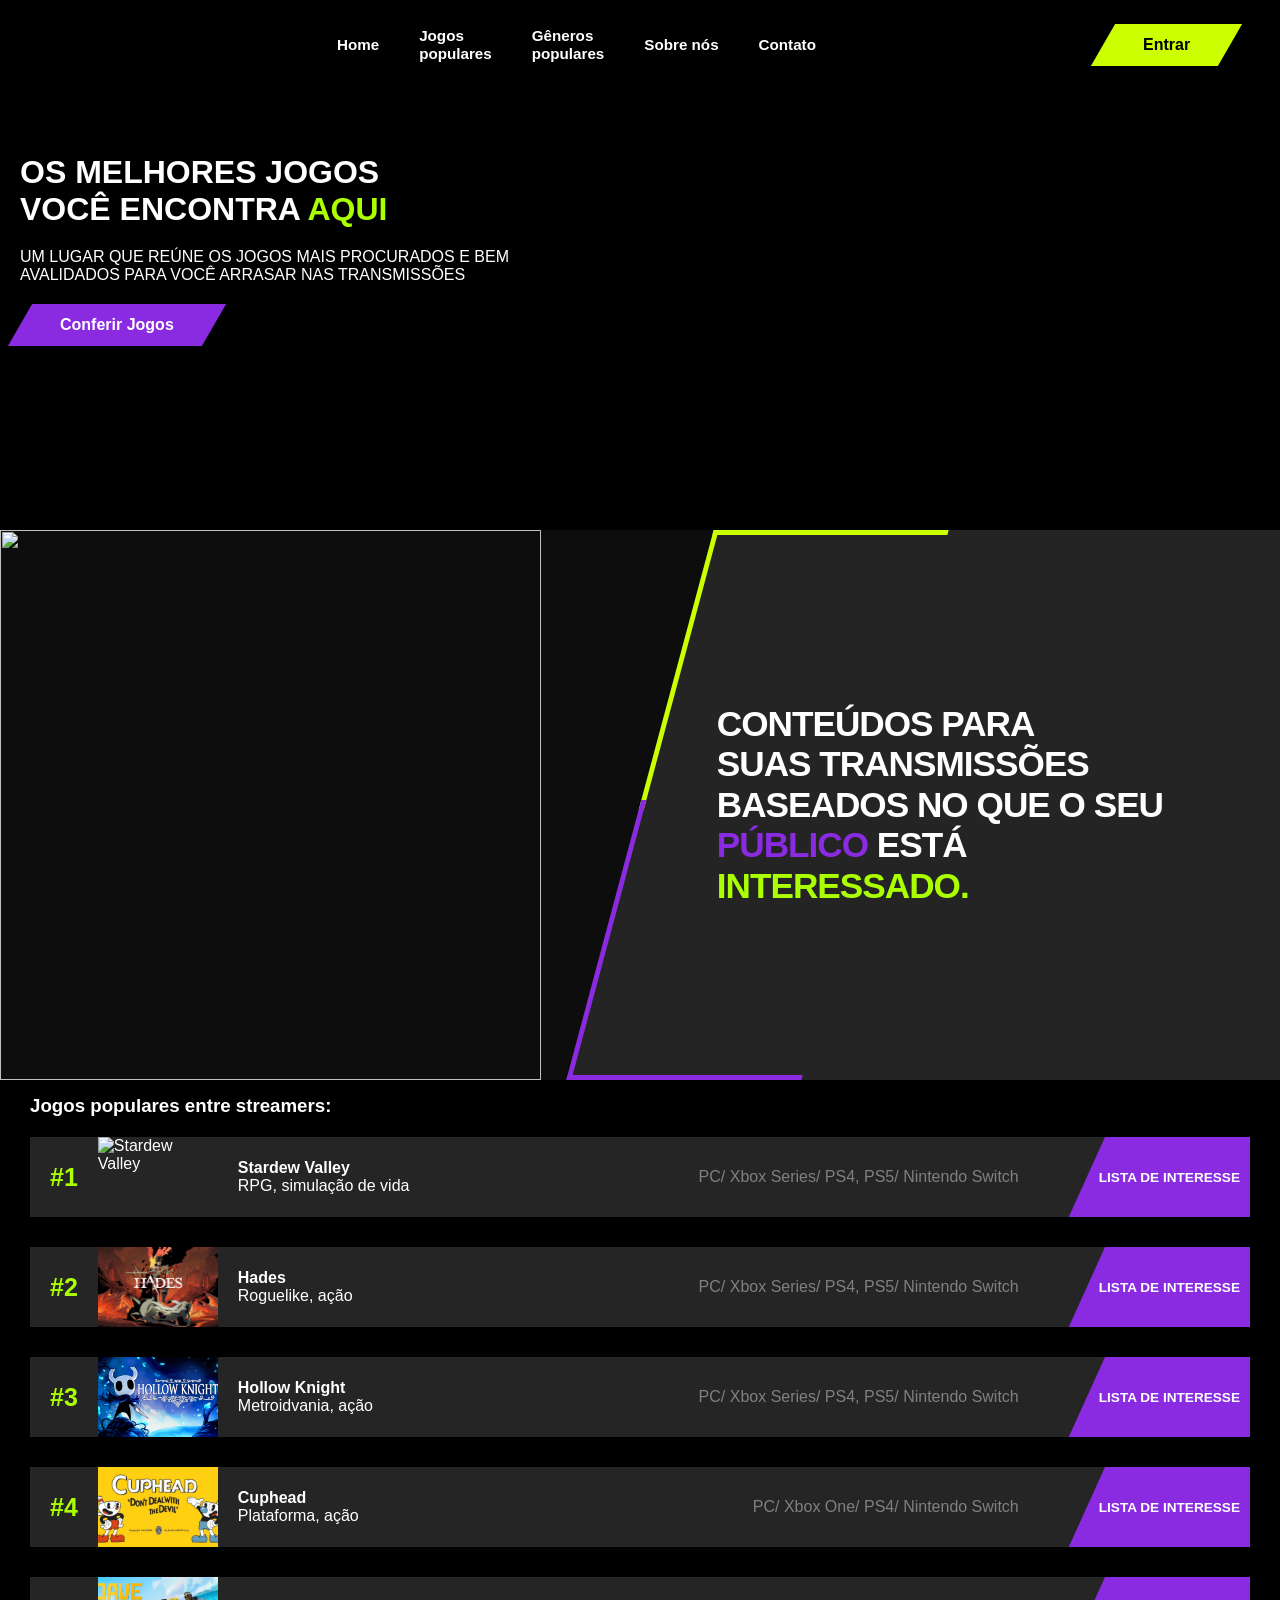
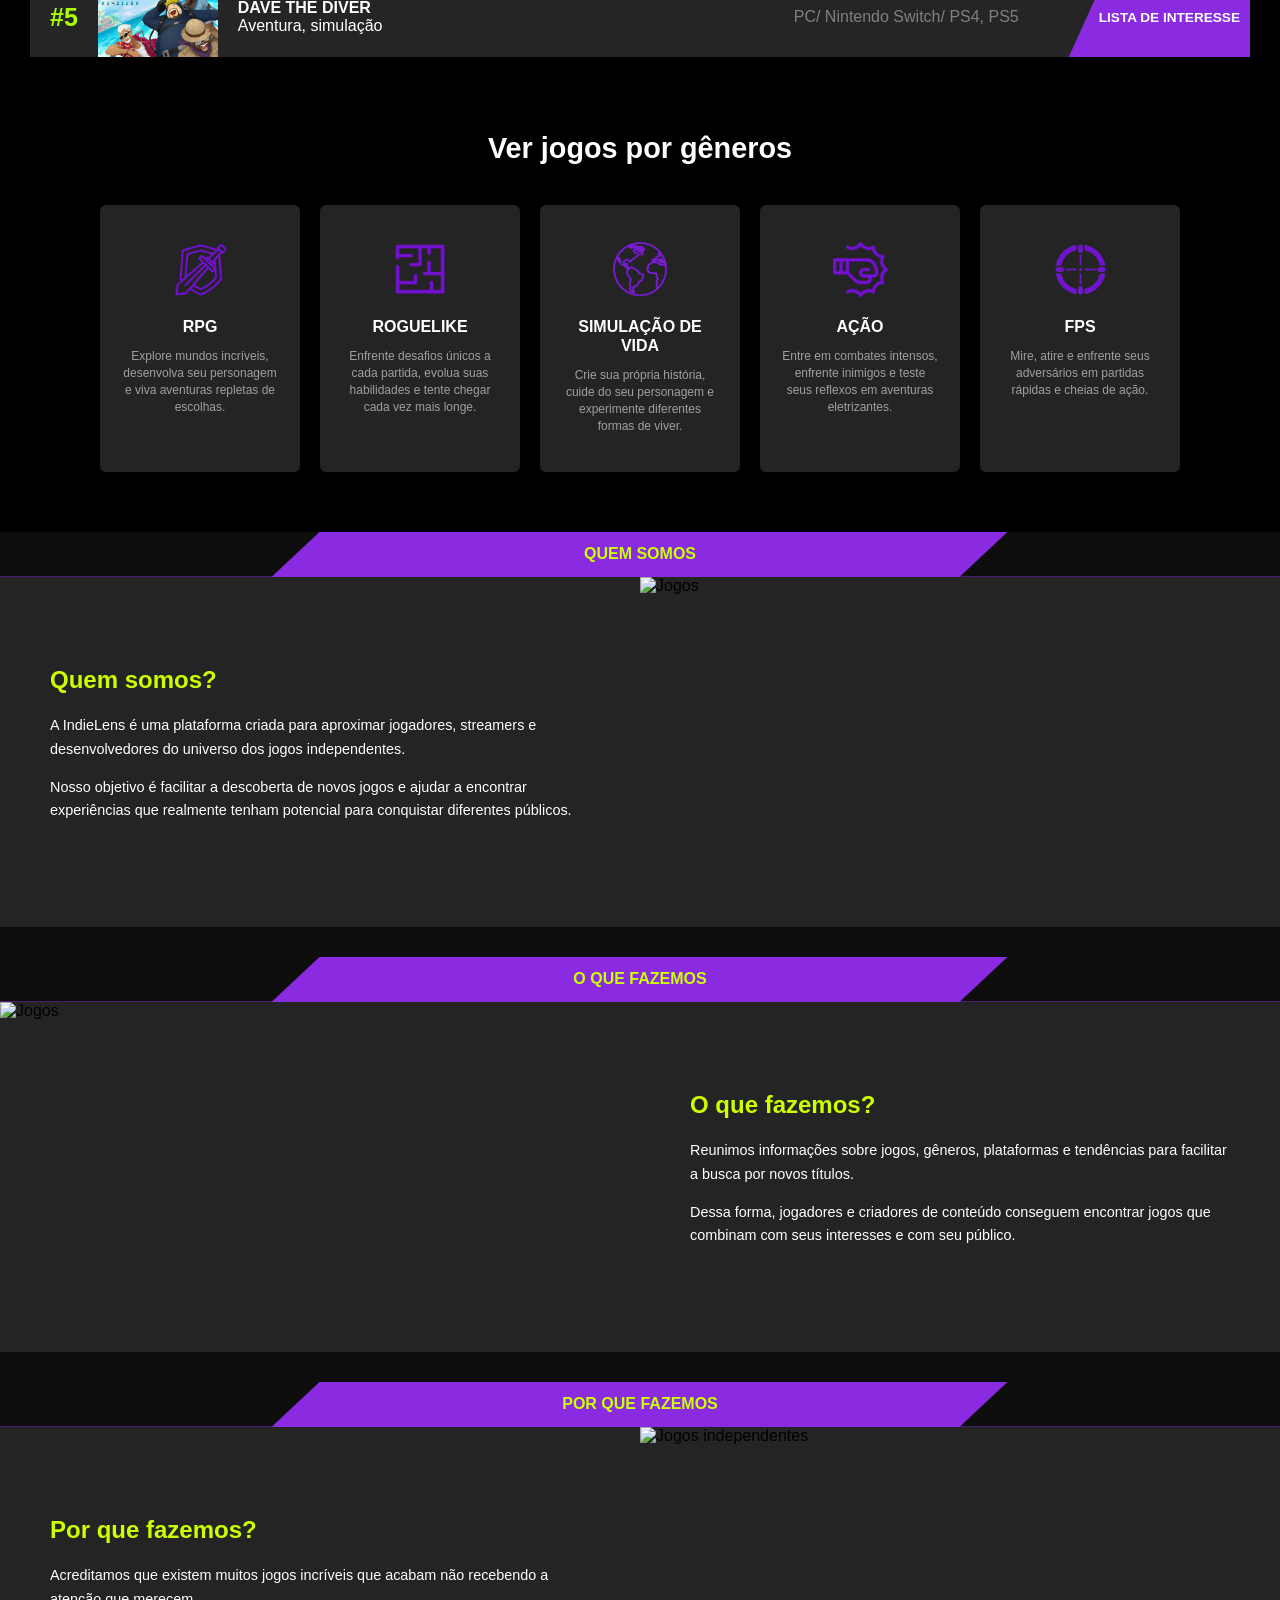
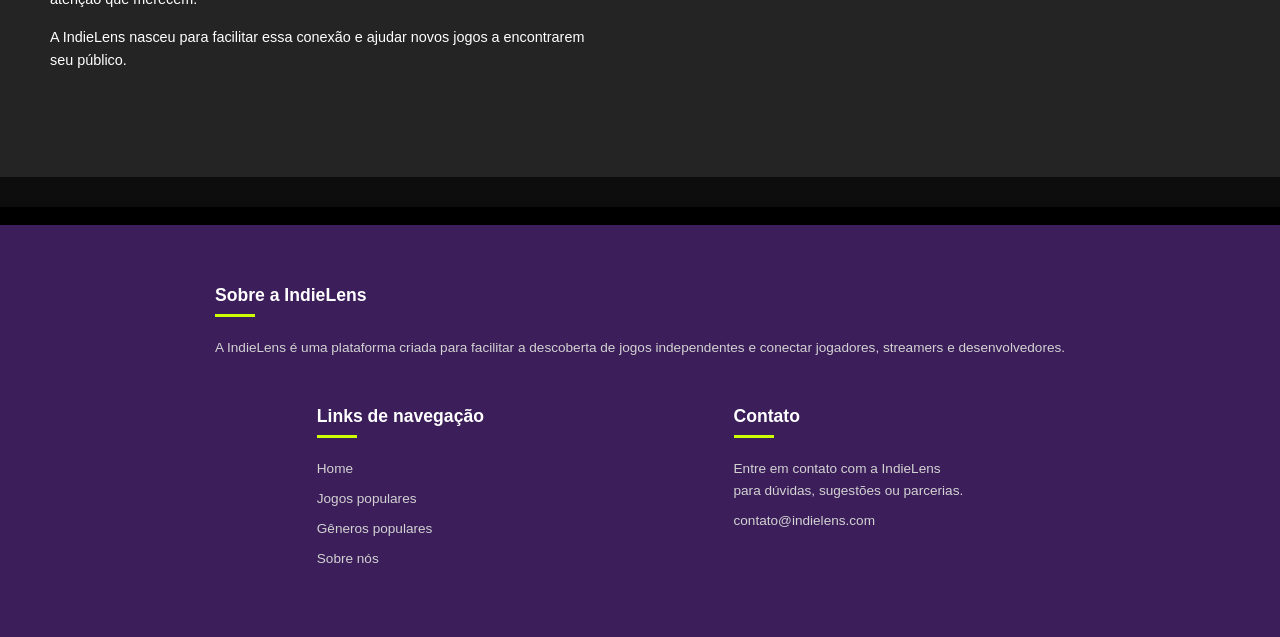
==== commit 34783187: "Populando a parte do Sobre Nos, Jogos Populares, Generos Populares e Footer" ====
--- a/public/index.html
+++ b/public/index.html
@@ -22,11 +22,15 @@
 
                 <ul class="nav-paginas">
                     <li>
-                        <a href="#home" >Home</a>
+                        <a href="#home">Home</a>
                     </li>
 
                     <li>
-                        <a href="#lancamentos"> Futuros<br />Lançamentos </a>
+                        <a href="#jogosPopu"> Jogos<br />populares </a>
+                    </li>
+
+                    <li>
+                        <a href="#generoPopu"> Gêneros<br />populares </a>
                     </li>
 
                     <li>
@@ -101,18 +105,21 @@
                 </div>
             </section>
 
-            <section class="sessao-JogosPopulares" id="jogos">
+            <section class="sessao-JogosPopulares" id="jogosPopu">
                 <h3 class="jogosPopulares-titulo">
                     Jogos populares entre streamers:
                 </h3>
 
                 <div class="div-Cards">
                     <div class="div-Card">
-                        <div class="card-Ranq"><span>#1</span></div>
+                        <div class="card-Ranq">
+                            <span>#1</span>
+                        </div>
+
                         <div class="card-img">
                             <img
                                 src="./assets/imgs/StardewValleyBanner.png"
-                                alt=""
+                                alt="Stardew Valley"
                             />
                         </div>
 
@@ -135,239 +142,321 @@
                         </div>
                     </div>
 
-                   
+                    <div class="div-Card">
+                        <div class="card-Ranq">
+                            <span>#2</span>
+                        </div>
+
+                        <div class="card-img">
+                            <img src="./assets/imgs/Hades.jpg" alt="Hades" />
+                        </div>
+
+                        <div class="card-InfoBase">
+                            <h4>Hades</h4>
+                            <span>Roguelike, ação</span>
+                        </div>
+
+                        <div class="card-Plataformas">
+                            <span
+                                >PC/ Xbox Series/ PS4, PS5/ Nintendo
+                                Switch</span
+                            >
+                        </div>
+
+                        <div class="card-DivBtn">
+                            <button class="card-Btn">
+                                <span>LISTA DE INTERESSE</span>
+                            </button>
+                        </div>
+                    </div>
+
+                    <div class="div-Card">
+                        <div class="card-Ranq">
+                            <span>#3</span>
+                        </div>
+
+                        <div class="card-img">
+                            <img
+                                src="./assets/imgs/Hollow.jpg"
+                                alt="Hollow Knight"
+                            />
+                        </div>
+
+                        <div class="card-InfoBase">
+                            <h4>Hollow Knight</h4>
+                            <span>Metroidvania, ação</span>
+                        </div>
+
+                        <div class="card-Plataformas">
+                            <span
+                                >PC/ Xbox Series/ PS4, PS5/ Nintendo
+                                Switch</span
+                            >
+                        </div>
+
+                        <div class="card-DivBtn">
+                            <button class="card-Btn">
+                                <span>LISTA DE INTERESSE</span>
+                            </button>
+                        </div>
+                    </div>
+
+                    <div class="div-Card">
+                        <div class="card-Ranq">
+                            <span>#4</span>
+                        </div>
+
+                        <div class="card-img">
+                            <img
+                                src="./assets/imgs/Cuphead.jpg"
+                                alt="Cuphead"
+                            />
+                        </div>
+
+                        <div class="card-InfoBase">
+                            <h4>Cuphead</h4>
+                            <span>Plataforma, ação</span>
+                        </div>
+
+                        <div class="card-Plataformas">
+                            <span>PC/ Xbox One/ PS4/ Nintendo Switch</span>
+                        </div>
+
+                        <div class="card-DivBtn">
+                            <button class="card-Btn">
+                                <span>LISTA DE INTERESSE</span>
+                            </button>
+                        </div>
+                    </div>
+
+                    <div class="div-Card">
+                        <div class="card-Ranq">
+                            <span>#5</span>
+                        </div>
+
+                        <div class="card-img">
+                            <img
+                                src="./assets/imgs/DaveTheDiver.jpg"
+                                alt="DAVE THE DIVER"
+                            />
+                        </div>
+
+                        <div class="card-InfoBase">
+                            <h4>DAVE THE DIVER</h4>
+                            <span>Aventura, simulação</span>
+                        </div>
+
+                        <div class="card-Plataformas">
+                            <span>PC/ Nintendo Switch/ PS4, PS5</span>
+                        </div>
+
+                        <div class="card-DivBtn">
+                            <button class="card-Btn">
+                                <span>LISTA DE INTERESSE</span>
+                            </button>
+                        </div>
+                    </div>
                 </div>
             </section>
 
-            <section class="sessao-generos">
+            <section class="sessao-generos" id="generoPopu">
                 <h2 class="generos-titulo">Ver jogos por gêneros</h2>
 
                 <div class="generos-Cards">
                     <a href="#" class="generos-Card">
                         <img
-                            src="./assets/imgs/GeneroIcon.png"
+                            src="./assets/imgs/IconRpg.png"
                             alt=""
                             class="genero-Icone"
                         />
                         <h3>RPG</h3>
                         <p>
-                            Lorem ipsum dolor sit amet, consectetur adipiscing
-                            elit.
+                            Explore mundos incríveis, desenvolva seu personagem
+                            e viva aventuras repletas de escolhas.
                         </p>
                     </a>
 
                     <a href="#" class="generos-Card">
                         <img
-                            src="./assets/imgs/GeneroIcon.png"
+                            src="./assets/imgs/IconRogue.png"
                             alt=""
                             class="genero-Icone"
                         />
                         <h3>ROGUELIKE</h3>
                         <p>
-                            Lorem ipsum dolor sit amet, consectetur adipiscing
-                            elit.
+                            Enfrente desafios únicos a cada partida, evolua suas
+                            habilidades e tente chegar cada vez mais longe.
                         </p>
                     </a>
 
                     <a href="#" class="generos-Card">
                         <img
-                            src="./assets/imgs/GeneroIcon.png"
+                            src="./assets/imgs/IconSimu.png"
                             alt=""
                             class="genero-Icone"
                         />
                         <h3>SIMULAÇÃO DE<br />VIDA</h3>
                         <p>
-                            Lorem ipsum dolor sit amet, consectetur adipiscing
-                            elit.
+                            Crie sua própria história, cuide do seu personagem e
+                            experimente diferentes formas de viver.
                         </p>
                     </a>
 
                     <a href="#" class="generos-Card">
                         <img
-                            src="./assets/imgs/GeneroIcon.png"
+                            src="./assets/imgs/IconAcao.png"
                             alt=""
                             class="genero-Icone"
                         />
                         <h3>AÇÃO</h3>
                         <p>
-                            Lorem ipsum dolor sit amet, consectetur adipiscing
-                            elit.
+                            Entre em combates intensos, enfrente inimigos e
+                            teste seus reflexos em aventuras eletrizantes.
                         </p>
                     </a>
 
                     <a href="#" class="generos-Card">
                         <img
-                            src="./assets/imgs/GeneroIcon.png"
+                            src="./assets/imgs/IconFps.png"
                             alt=""
                             class="genero-Icone"
                         />
                         <h3>FPS</h3>
                         <p>
-                            Lorem ipsum dolor sit amet, consectetur adipiscing
-                            elit.
+                            Mire, atire e enfrente seus adversários em partidas
+                            rápidas e cheias de ação.
                         </p>
                     </a>
                 </div>
             </section>
 
-            <section
-            class="sessao-sobre"
-            id="sobre-nos"
-        >
-
-            <!-- QUEM SOMOS -->
-            <div class="sobre-bloco">
-
-                <div class="sobre-titulo">
-                    <h2>QUEM SOMOS</h2>
-                </div>
-
-                <div class="sobre-conteudo">
-
-                    <div class="sobre-texto">
-
-                        <h3>
-                            Quem somos?
-                        </h3>
-
-                        <p>
-                            A IndieLens é uma plataforma criada para
-                            aproximar jogadores, streamers e desenvolvedores
-                            do universo dos jogos independentes.
-                        </p>
-
-                        <p>
-                            Nosso objetivo é facilitar a descoberta de
-                            novos jogos e ajudar a encontrar experiências
-                            que realmente tenham potencial para conquistar
-                            diferentes públicos.
-                        </p>
-
-                    </div>
-
-                    <div class="sobre-img">
-
-                        <img
-                            src="./assets/imgs/BannerFundo.jpeg"
-                            alt="Jogos"
-                        />
-
-                    </div>
-
-                </div>
-
-            </div>
-
-
-            <!-- O QUE FAZEMOS -->
-            <div class="sobre-bloco">
-
-                <div class="sobre-titulo">
-                    <h2>O QUE FAZEMOS</h2>
-                </div>
-
-                <div class="sobre-conteudo">
-
-                    <div class="sobre-img">
-
-                        <img
-                            src="./assets/imgs/BannerFundo.jpeg"
-                            alt="Jogos"
-                        />
-
-                    </div>
-
-                    <div class="sobre-texto">
-
-                        <h3>
-                            O que fazemos?
-                        </h3>
-
-                        <p>
-                            Reunimos informações sobre jogos, gêneros,
-                            plataformas e tendências para facilitar a
-                            busca por novos títulos.
-                        </p>
-
-                        <p>
-                            Dessa forma, jogadores e criadores de conteúdo
-                            conseguem encontrar jogos que combinam com
-                            seus interesses e com seu público.
-                        </p>
-
-                    </div>
-
-                </div>
-
-            </div>
-
-
-            <!-- POR QUE FAZEMOS -->
-            <div class="sobre-bloco">
-
-                <div class="sobre-titulo">
-                    <h2>POR QUE FAZEMOS</h2>
-                </div>
-
-                <div class="sobre-conteudo">
-
-                    <div class="sobre-texto">
-
-                        <h3>
-                            Por que fazemos?
-                        </h3>
-
-                        <p>
-                            Acreditamos que existem muitos jogos incríveis
-                            que acabam não recebendo a atenção que merecem.
-                        </p>
-
-                        <p>
-                            A IndieLens nasceu para facilitar essa conexão
-                            e ajudar novos jogos a encontrarem seu público.
-                        </p>
-
-                    </div>
-
-                    <div class="sobre-img">
-
-                        <img
-                            src="./assets/imgs/BannerFundo.jpeg"
-                            alt="Jogos independentes"
-                        />
-
-                    </div>
-
-                </div>
-
-            </div>
-
-        </section>
-
+            <section class="sessao-sobre" id="sobre-nos">
+                <div class="sobre-bloco">
+                    <div class="sobre-titulo">
+                        <h2>QUEM SOMOS</h2>
+                    </div>
+
+                    <div class="sobre-conteudo">
+                        <div class="sobre-texto">
+                            <h3>Quem somos?</h3>
+
+                            <p>
+                                A IndieLens é uma plataforma criada para
+                                aproximar jogadores, streamers e desenvolvedores
+                                do universo dos jogos independentes.
+                            </p>
+
+                            <p>
+                                Nosso objetivo é facilitar a descoberta de novos
+                                jogos e ajudar a encontrar experiências que
+                                realmente tenham potencial para conquistar
+                                diferentes públicos.
+                            </p>
+                        </div>
+
+                        <div class="sobre-img">
+                            <img
+                                src="./assets/imgs/BannerFundo.jpeg"
+                                alt="Jogos"
+                            />
+                        </div>
+                    </div>
+                </div>
+
+                <div class="sobre-bloco">
+                    <div class="sobre-titulo">
+                        <h2>O QUE FAZEMOS</h2>
+                    </div>
+
+                    <div class="sobre-conteudo">
+                        <div class="sobre-img">
+                            <img
+                                src="./assets/imgs/BannerFundo.jpeg"
+                                alt="Jogos"
+                            />
+                        </div>
+
+                        <div class="sobre-texto">
+                            <h3>O que fazemos?</h3>
+
+                            <p>
+                                Reunimos informações sobre jogos, gêneros,
+                                plataformas e tendências para facilitar a busca
+                                por novos títulos.
+                            </p>
+
+                            <p>
+                                Dessa forma, jogadores e criadores de conteúdo
+                                conseguem encontrar jogos que combinam com seus
+                                interesses e com seu público.
+                            </p>
+                        </div>
+                    </div>
+                </div>
+
+                <div class="sobre-bloco">
+                    <div class="sobre-titulo">
+                        <h2>POR QUE FAZEMOS</h2>
+                    </div>
+
+                    <div class="sobre-conteudo">
+                        <div class="sobre-texto">
+                            <h3>Por que fazemos?</h3>
+
+                            <p>
+                                Acreditamos que existem muitos jogos incríveis
+                                que acabam não recebendo a atenção que merecem.
+                            </p>
+
+                            <p>
+                                A IndieLens nasceu para facilitar essa conexão e
+                                ajudar novos jogos a encontrarem seu público.
+                            </p>
+                        </div>
+
+                        <div class="sobre-img">
+                            <img
+                                src="./assets/imgs/BannerFundo.jpeg"
+                                alt="Jogos independentes"
+                            />
+                        </div>
+                    </div>
+                </div>
+            </section>
+
+            ```html
             <footer class="footer-main" id="contato">
                 <div class="footer-container">
                     <div class="footer-colunaT">
                         <h4>Sobre a IndieLens</h4>
                         <p>
-                            Lorem ipsum dolor sit<br />amet, consectetur<br />adipiscing
-                            elit.
+                            A IndieLens é uma plataforma criada para facilitar a
+                            descoberta de jogos independentes e conectar
+                            jogadores, streamers e desenvolvedores.
                         </p>
                     </div>
 
                     <div class="footer-colunaT">
                         <h4>Links de navegação</h4>
-                        <a href="#">Lorem ipsum dolor sit</a>
-                        <a href="#">Lorem ipsum dolor sit</a>
-                        <a href="#">Lorem ipsum dolor sit</a>
-                        <a href="#">Lorem ipsum dolor sit</a>
+                        <a href="#home">Home</a>
+                        <a href="#jogosPopu">Jogos populares</a>
+                        <a href="#generoPopu">Gêneros populares</a>
+                        <a href="#sobre-nos">Sobre nós</a>
                     </div>
 
                     <div class="footer-colunaT">
                         <h4>Contato</h4>
-                        <p>Lorem ipsum dolor sit<br />Lorem ipsum dolor sit</p>
+                        <p>
+                            Entre em contato com a IndieLens<br />
+                            para dúvidas, sugestões ou parcerias.
+                        </p>
+                        <a href="mailto:contato@indielens.com">
+                            contato@indielens.com
+                        </a>
                     </div>
                 </div>
             </footer>
+        
         </div>
     </body>
 </html>
--- a/public/css/landingPage.css
+++ b/public/css/landingPage.css
@@ -268,10 +268,17 @@
     color: #aaff00;
 }
 
+.card-img {
+    width: 120px;
+    height: 80px;
+    overflow: hidden;
+}
+
 .card-img img {
-    height: 70px;
-    width: auto;
-    object-fit: contain;
+    width: 100%;
+    height: 100%;
+    object-fit: cover;
+    display: block;
 }
 
 .card-InfoBase {
@@ -561,6 +568,14 @@
     display: block;
 }
 
+#home,
+#jogosPopu,
+#generoPopu,
+#sobre-nos,
+#contato {
+    scroll-margin-top: 100px;
+}
+
 @media (max-width: 768px) {
     .navbar {
         flex-direction: column;
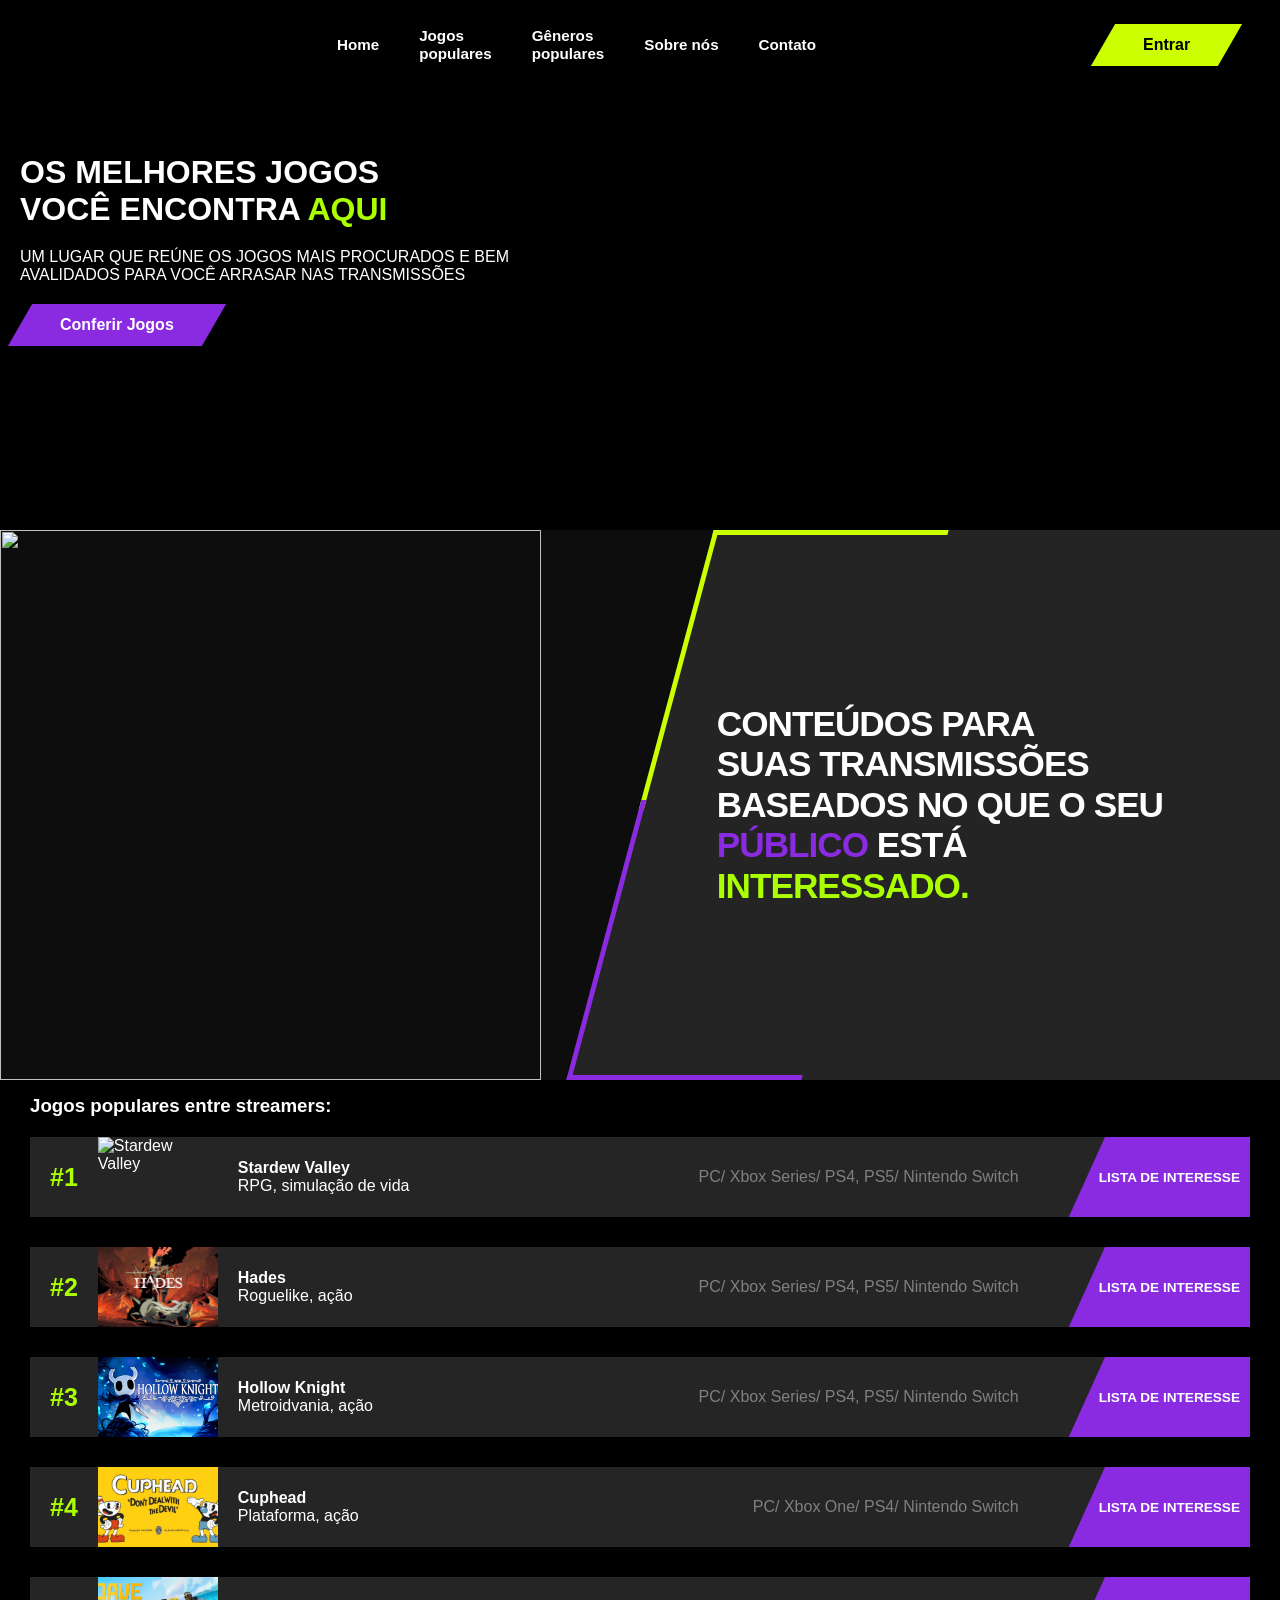
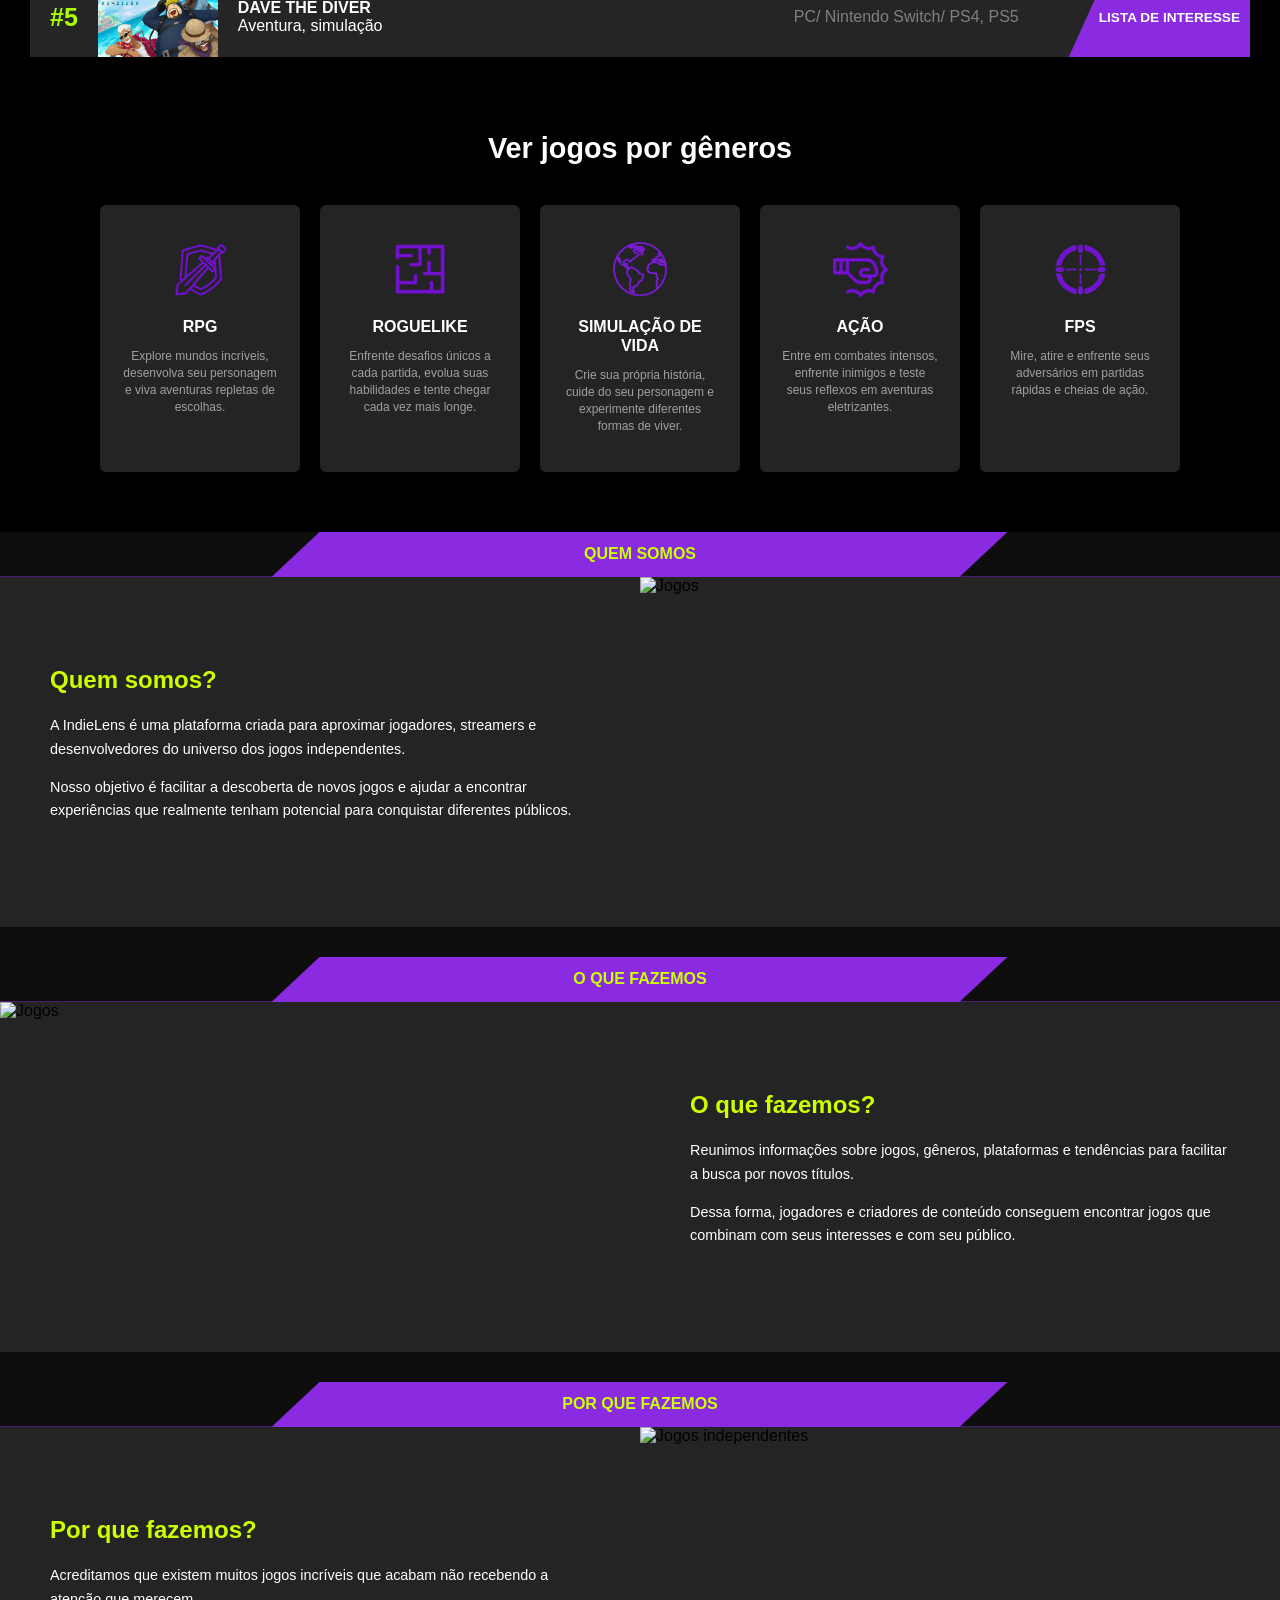
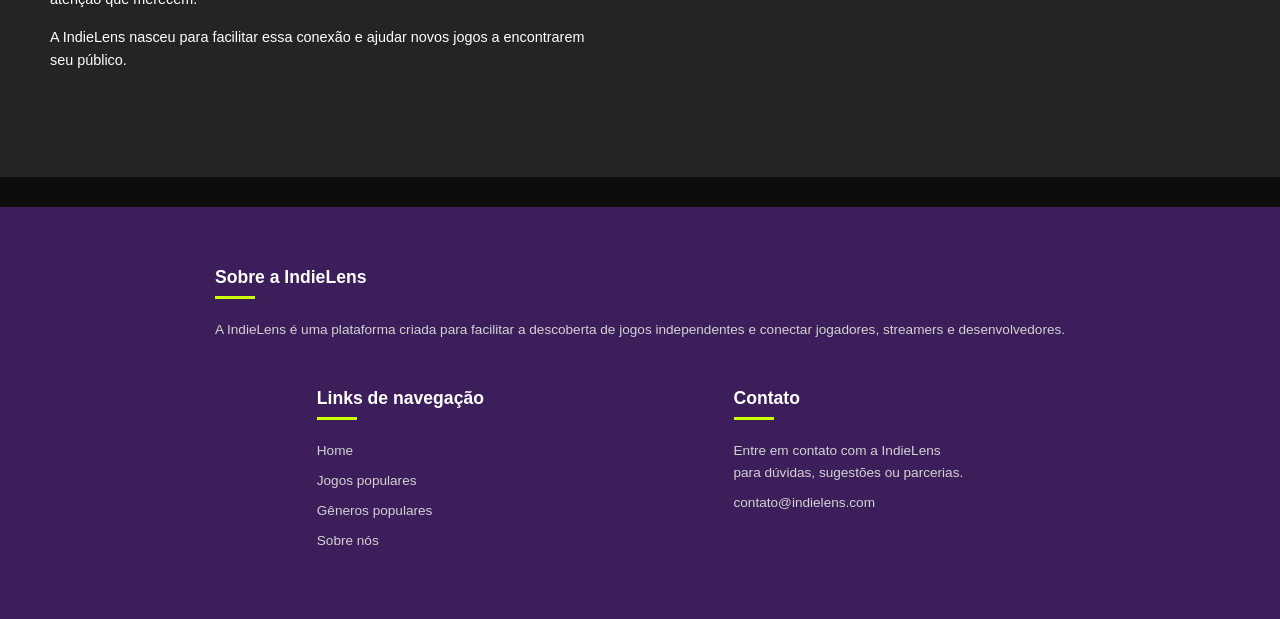
==== commit 07771842: "Arrumando um texto que estava incorreto" ====
--- a/public/index.html
+++ b/public/index.html
@@ -424,7 +424,7 @@
                 </div>
             </section>
 
-            ```html
+         
             <footer class="footer-main" id="contato">
                 <div class="footer-container">
                     <div class="footer-colunaT">
